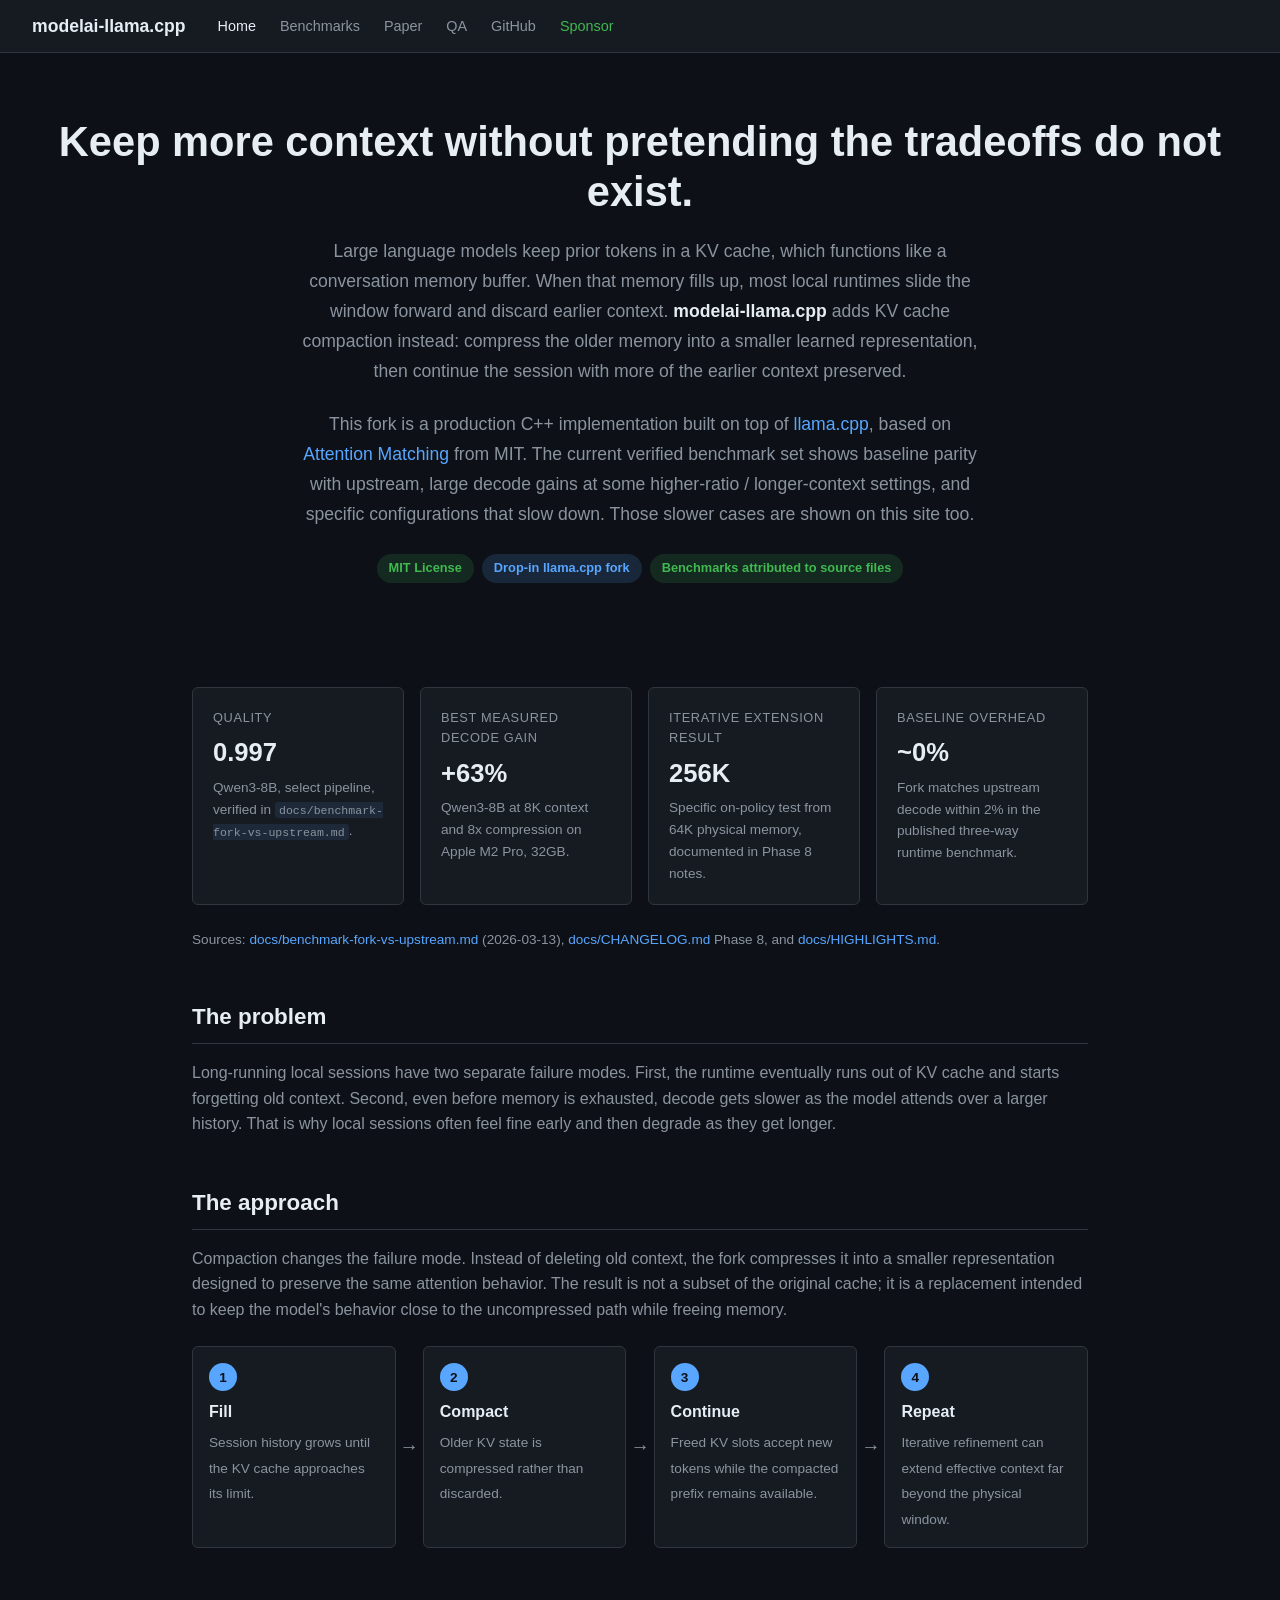
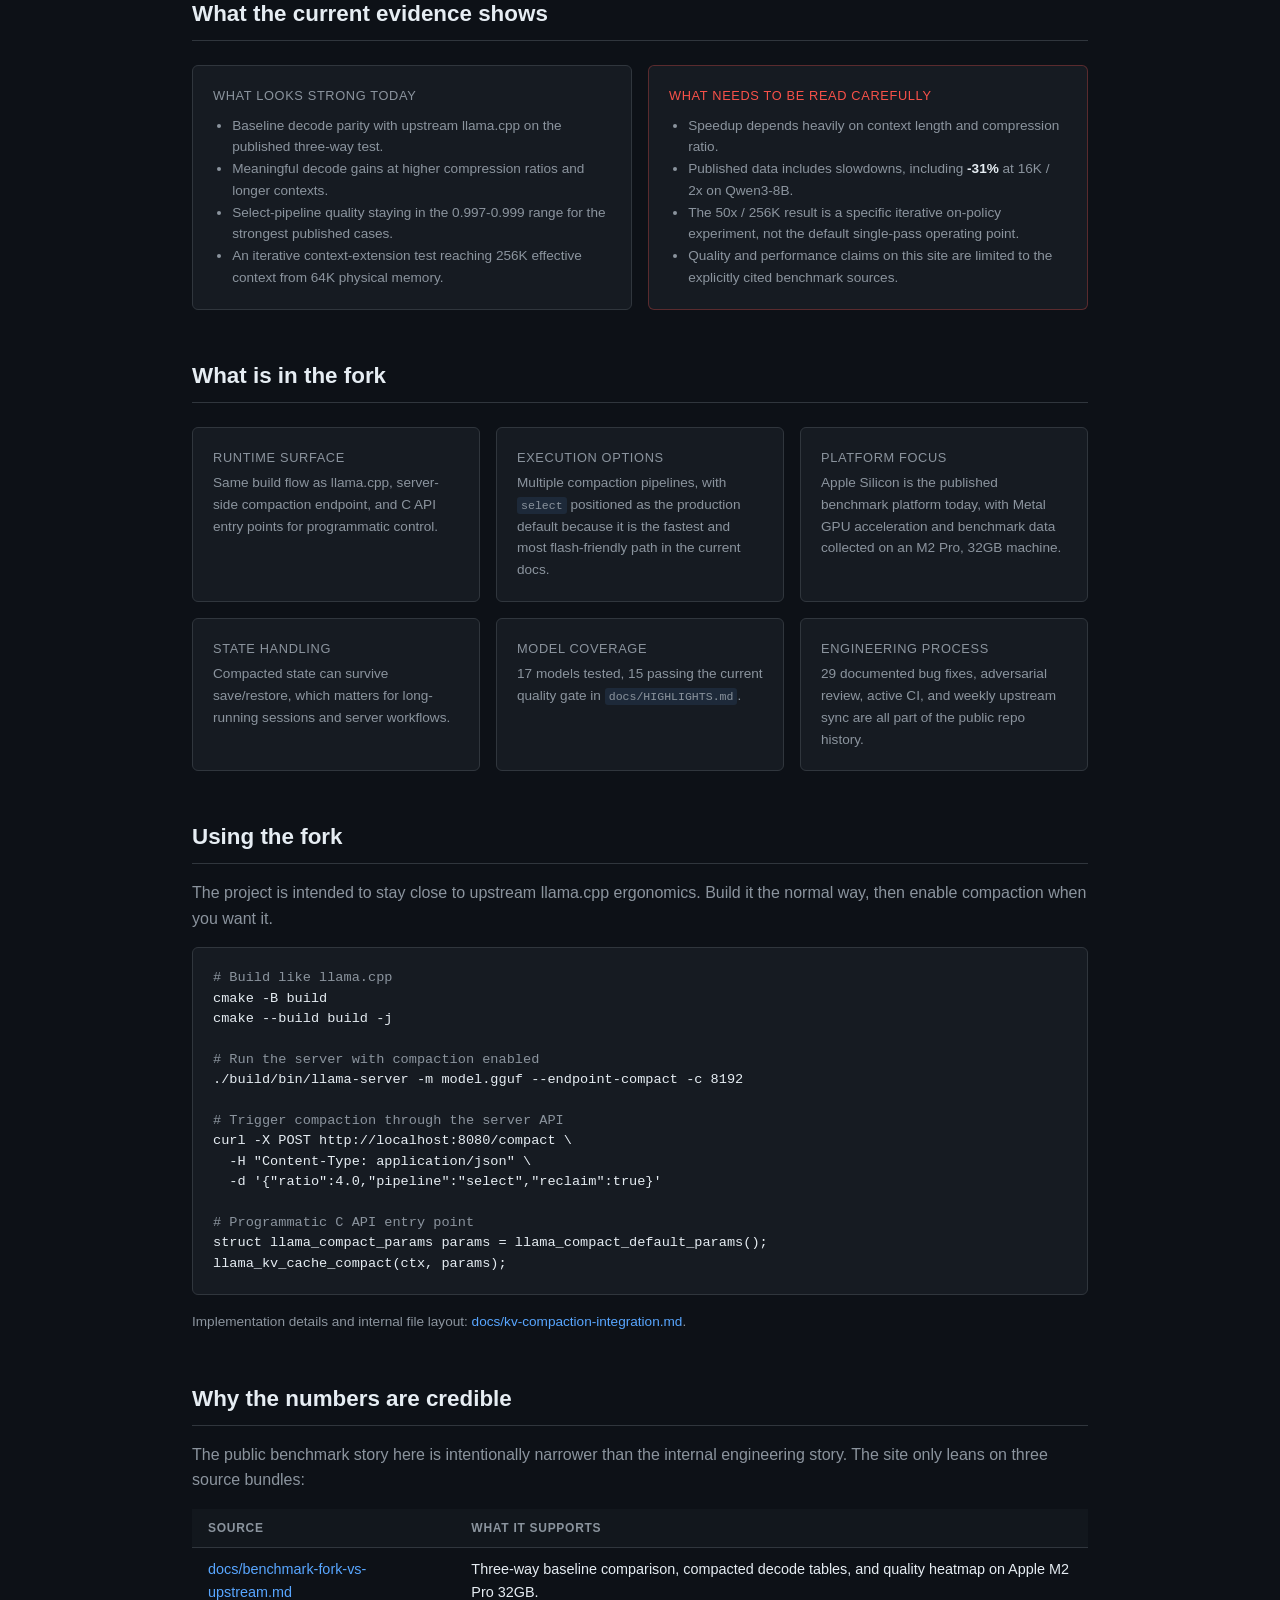
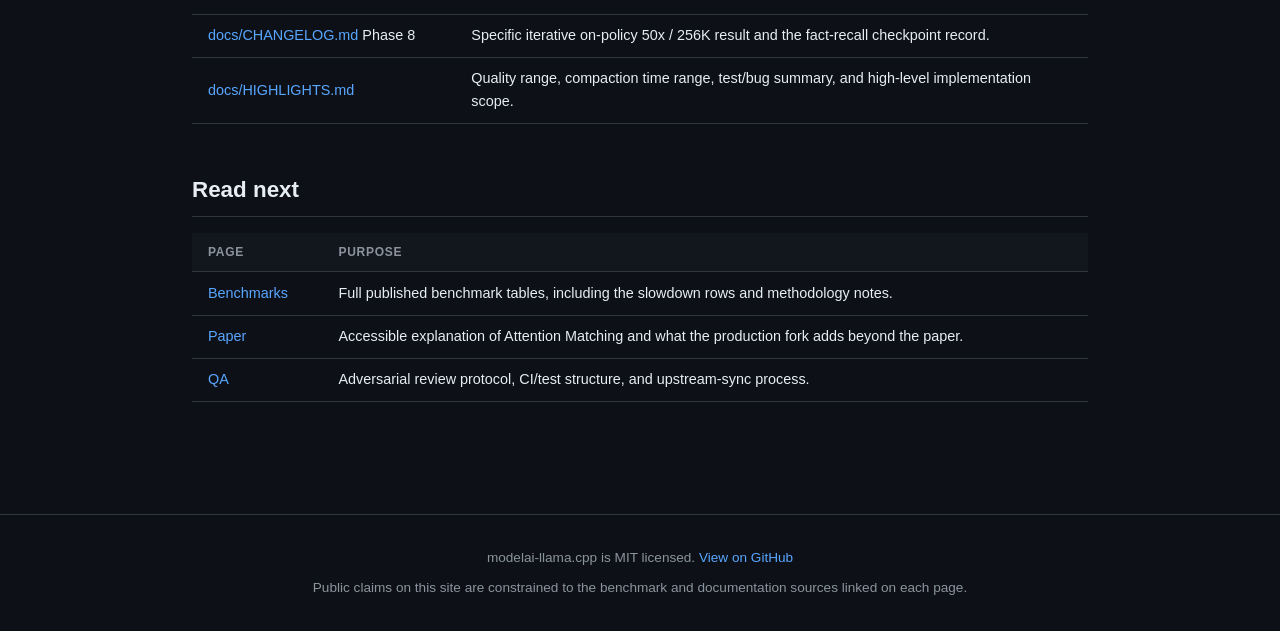
==== site/index.html @ dc175678 "site: ground website claims in verified benchmarks" ====
<!DOCTYPE html>
<html lang="en">
<head>
  <meta charset="UTF-8">
  <meta name="viewport" content="width=device-width, initial-scale=1.0">
  <title>modelai-llama.cpp — KV cache compaction for llama.cpp</title>
  <meta name="description" content="Production fork of llama.cpp with KV cache compaction. Verified baseline parity with upstream, up to +63% decode speed at 8K/8x, and a documented 256K iterative context-extension result.">
  <meta property="og:title" content="modelai-llama.cpp — KV cache compaction for llama.cpp">
  <meta property="og:description" content="Compress conversation memory instead of dropping it. Grounded benchmark data, explicit tradeoffs, and production implementation details.">
  <meta property="og:url" content="https://www.model-ai.org/">
  <meta property="og:type" content="website">
  <meta name="twitter:card" content="summary">
  <meta name="twitter:title" content="modelai-llama.cpp — KV cache compaction for llama.cpp">
  <meta name="twitter:description" content="What the fork does, what was measured, and where the current evidence is strong versus conditional.">
  <link rel="icon" href="data:image/svg+xml,<svg xmlns='http://www.w3.org/2000/svg' viewBox='0 0 100 100'><rect width='100' height='100' rx='20' fill='%230d1117'/><text x='50' y='68' font-size='55' text-anchor='middle' fill='%2358a6ff' font-family='system-ui' font-weight='700'>M</text></svg>">
  <link rel="stylesheet" href="style.css">
</head>
<body>
  <nav>
    <a href="index.html" class="logo">modelai-llama.cpp</a>
    <button class="nav-toggle" aria-label="Toggle navigation">&#9776;</button>
    <div class="links">
      <a href="index.html" class="active">Home</a>
      <a href="benchmarks.html">Benchmarks</a>
      <a href="paper.html">Paper</a>
      <a href="qa.html">QA</a>
      <a href="https://github.com/jandhyala-dev/modelai-llama.cpp" target="_blank" rel="noopener noreferrer">GitHub</a>
      <a href="https://github.com/sponsors/jandhyala-dev" target="_blank" rel="noopener noreferrer" style="color:var(--green)">Sponsor</a>
    </div>
  </nav>

  <div class="hero">
    <h1>Keep more context without pretending the tradeoffs do not exist.</h1>
    <p class="hero-sub">Large language models keep prior tokens in a KV cache, which functions like a conversation memory buffer. When that memory fills up, most local runtimes slide the window forward and discard earlier context. <strong>modelai-llama.cpp</strong> adds KV cache compaction instead: compress the older memory into a smaller learned representation, then continue the session with more of the earlier context preserved.</p>
    <p class="hero-sub">This fork is a production C++ implementation built on top of <a href="https://github.com/ggml-org/llama.cpp" target="_blank" rel="noopener noreferrer">llama.cpp</a>, based on <a href="https://arxiv.org/abs/2602.16284" target="_blank" rel="noopener noreferrer">Attention Matching</a> from MIT. The current verified benchmark set shows baseline parity with upstream, large decode gains at some higher-ratio / longer-context settings, and specific configurations that slow down. Those slower cases are shown on this site too.</p>
    <div class="hero-badges">
      <span class="badge badge-green">MIT License</span>
      <span class="badge badge-blue">Drop-in llama.cpp fork</span>
      <span class="badge badge-green">Benchmarks attributed to source files</span>
    </div>
  </div>

  <div class="container">
    <div class="cards cards-4">
      <div class="card">
        <div class="label">Quality</div>
        <div class="value">0.997</div>
        <div class="detail">Qwen3-8B, select pipeline, verified in <code>docs/benchmark-fork-vs-upstream.md</code>.</div>
      </div>
      <div class="card">
        <div class="label">Best measured decode gain</div>
        <div class="value">+63%</div>
        <div class="detail">Qwen3-8B at 8K context and 8x compression on Apple M2 Pro, 32GB.</div>
      </div>
      <div class="card">
        <div class="label">Iterative extension result</div>
        <div class="value">256K</div>
        <div class="detail">Specific on-policy test from 64K physical memory, documented in Phase 8 notes.</div>
      </div>
      <div class="card">
        <div class="label">Baseline overhead</div>
        <div class="value">~0%</div>
        <div class="detail">Fork matches upstream decode within 2% in the published three-way runtime benchmark.</div>
      </div>
    </div>

    <p style="font-size:0.85rem;">Sources: <a href="https://github.com/jandhyala-dev/modelai-llama.cpp/blob/modelai-main/docs/benchmark-fork-vs-upstream.md" target="_blank" rel="noopener noreferrer">docs/benchmark-fork-vs-upstream.md</a> (2026-03-13), <a href="https://github.com/jandhyala-dev/modelai-llama.cpp/blob/modelai-main/docs/CHANGELOG.md" target="_blank" rel="noopener noreferrer">docs/CHANGELOG.md</a> Phase 8, and <a href="https://github.com/jandhyala-dev/modelai-llama.cpp/blob/modelai-main/docs/HIGHLIGHTS.md" target="_blank" rel="noopener noreferrer">docs/HIGHLIGHTS.md</a>.</p>

    <h2>The problem</h2>
    <p>Long-running local sessions have two separate failure modes. First, the runtime eventually runs out of KV cache and starts forgetting old context. Second, even before memory is exhausted, decode gets slower as the model attends over a larger history. That is why local sessions often feel fine early and then degrade as they get longer.</p>

    <h2>The approach</h2>
    <p>Compaction changes the failure mode. Instead of deleting old context, the fork compresses it into a smaller representation designed to preserve the same attention behavior. The result is not a subset of the original cache; it is a replacement intended to keep the model's behavior close to the uncompressed path while freeing memory.</p>

    <div class="flow-diagram">
      <div class="flow-step">
        <div class="flow-num">1</div>
        <div class="flow-content">
          <strong>Fill</strong>
          <span>Session history grows until the KV cache approaches its limit.</span>
        </div>
      </div>
      <div class="flow-arrow"></div>
      <div class="flow-step">
        <div class="flow-num">2</div>
        <div class="flow-content">
          <strong>Compact</strong>
          <span>Older KV state is compressed rather than discarded.</span>
        </div>
      </div>
      <div class="flow-arrow"></div>
      <div class="flow-step">
        <div class="flow-num">3</div>
        <div class="flow-content">
          <strong>Continue</strong>
          <span>Freed KV slots accept new tokens while the compacted prefix remains available.</span>
        </div>
      </div>
      <div class="flow-arrow"></div>
      <div class="flow-step">
        <div class="flow-num">4</div>
        <div class="flow-content">
          <strong>Repeat</strong>
          <span>Iterative refinement can extend effective context far beyond the physical window.</span>
        </div>
      </div>
    </div>

    <h2>What the current evidence shows</h2>
    <div class="cards cards-2">
      <div class="card">
        <div class="label">What looks strong today</div>
        <div class="detail">
          <ul style="padding-left:1.2rem; color:var(--text-muted); margin-top:0.5rem;">
            <li>Baseline decode parity with upstream llama.cpp on the published three-way test.</li>
            <li>Meaningful decode gains at higher compression ratios and longer contexts.</li>
            <li>Select-pipeline quality staying in the 0.997-0.999 range for the strongest published cases.</li>
            <li>An iterative context-extension test reaching 256K effective context from 64K physical memory.</li>
          </ul>
        </div>
      </div>
      <div class="card card-problem">
        <div class="label">What needs to be read carefully</div>
        <div class="detail">
          <ul style="padding-left:1.2rem; color:var(--text-muted); margin-top:0.5rem;">
            <li>Speedup depends heavily on context length and compression ratio.</li>
            <li>Published data includes slowdowns, including <strong style="color:var(--text)">-31%</strong> at 16K / 2x on Qwen3-8B.</li>
            <li>The 50x / 256K result is a specific iterative on-policy experiment, not the default single-pass operating point.</li>
            <li>Quality and performance claims on this site are limited to the explicitly cited benchmark sources.</li>
          </ul>
        </div>
      </div>
    </div>

    <h2>What is in the fork</h2>
    <div class="cards cards-3">
      <div class="card">
        <div class="label">Runtime surface</div>
        <div class="detail">Same build flow as llama.cpp, server-side compaction endpoint, and C API entry points for programmatic control.</div>
      </div>
      <div class="card">
        <div class="label">Execution options</div>
        <div class="detail">Multiple compaction pipelines, with <code>select</code> positioned as the production default because it is the fastest and most flash-friendly path in the current docs.</div>
      </div>
      <div class="card">
        <div class="label">Platform focus</div>
        <div class="detail">Apple Silicon is the published benchmark platform today, with Metal GPU acceleration and benchmark data collected on an M2 Pro, 32GB machine.</div>
      </div>
      <div class="card">
        <div class="label">State handling</div>
        <div class="detail">Compacted state can survive save/restore, which matters for long-running sessions and server workflows.</div>
      </div>
      <div class="card">
        <div class="label">Model coverage</div>
        <div class="detail">17 models tested, 15 passing the current quality gate in <code>docs/HIGHLIGHTS.md</code>.</div>
      </div>
      <div class="card">
        <div class="label">Engineering process</div>
        <div class="detail">29 documented bug fixes, adversarial review, active CI, and weekly upstream sync are all part of the public repo history.</div>
      </div>
    </div>

    <h2>Using the fork</h2>
    <p>The project is intended to stay close to upstream llama.cpp ergonomics. Build it the normal way, then enable compaction when you want it.</p>
    <div class="code-block"><span class="code-comment"># Build like llama.cpp</span>
cmake -B build
cmake --build build -j

<span class="code-comment"># Run the server with compaction enabled</span>
./build/bin/llama-server -m model.gguf --endpoint-compact -c 8192

<span class="code-comment"># Trigger compaction through the server API</span>
curl -X POST http://localhost:8080/compact \
  -H "Content-Type: application/json" \
  -d '{"ratio":4.0,"pipeline":"select","reclaim":true}'

<span class="code-comment"># Programmatic C API entry point</span>
struct llama_compact_params params = llama_compact_default_params();
llama_kv_cache_compact(ctx, params);</div>
    <p style="font-size:0.85rem;">Implementation details and internal file layout: <a href="https://github.com/jandhyala-dev/modelai-llama.cpp/blob/modelai-main/docs/kv-compaction-integration.md" target="_blank" rel="noopener noreferrer">docs/kv-compaction-integration.md</a>.</p>

    <h2>Why the numbers are credible</h2>
    <p>The public benchmark story here is intentionally narrower than the internal engineering story. The site only leans on three source bundles:</p>
    <div class="table-wrap">
      <table>
        <thead>
          <tr>
            <th style="text-align:left">Source</th>
            <th style="text-align:left">What it supports</th>
          </tr>
        </thead>
        <tbody>
          <tr>
            <td style="text-align:left"><a href="https://github.com/jandhyala-dev/modelai-llama.cpp/blob/modelai-main/docs/benchmark-fork-vs-upstream.md" target="_blank" rel="noopener noreferrer">docs/benchmark-fork-vs-upstream.md</a></td>
            <td style="text-align:left">Three-way baseline comparison, compacted decode tables, and quality heatmap on Apple M2 Pro 32GB.</td>
          </tr>
          <tr>
            <td style="text-align:left"><a href="https://github.com/jandhyala-dev/modelai-llama.cpp/blob/modelai-main/docs/CHANGELOG.md" target="_blank" rel="noopener noreferrer">docs/CHANGELOG.md</a> Phase 8</td>
            <td style="text-align:left">Specific iterative on-policy 50x / 256K result and the fact-recall checkpoint record.</td>
          </tr>
          <tr>
            <td style="text-align:left"><a href="https://github.com/jandhyala-dev/modelai-llama.cpp/blob/modelai-main/docs/HIGHLIGHTS.md" target="_blank" rel="noopener noreferrer">docs/HIGHLIGHTS.md</a></td>
            <td style="text-align:left">Quality range, compaction time range, test/bug summary, and high-level implementation scope.</td>
          </tr>
        </tbody>
      </table>
    </div>

    <h2>Read next</h2>
    <div class="table-wrap">
      <table>
        <thead>
          <tr>
            <th style="text-align:left">Page</th>
            <th style="text-align:left">Purpose</th>
          </tr>
        </thead>
        <tbody>
          <tr>
            <td style="text-align:left"><a href="benchmarks.html">Benchmarks</a></td>
            <td style="text-align:left">Full published benchmark tables, including the slowdown rows and methodology notes.</td>
          </tr>
          <tr>
            <td style="text-align:left"><a href="paper.html">Paper</a></td>
            <td style="text-align:left">Accessible explanation of Attention Matching and what the production fork adds beyond the paper.</td>
          </tr>
          <tr>
            <td style="text-align:left"><a href="qa.html">QA</a></td>
            <td style="text-align:left">Adversarial review protocol, CI/test structure, and upstream-sync process.</td>
          </tr>
        </tbody>
      </table>
    </div>
  </div>

  <footer>
    <p>modelai-llama.cpp is MIT licensed. <a href="https://github.com/jandhyala-dev/modelai-llama.cpp" target="_blank" rel="noopener noreferrer">View on GitHub</a></p>
    <p>Public claims on this site are constrained to the benchmark and documentation sources linked on each page.</p>
  </footer>

  <script>
    document.querySelector('.nav-toggle').addEventListener('click', function() {
      document.querySelector('nav .links').classList.toggle('open');
    });
  </script>
</body>
</html>
---- site/style.css ----
:root {
  --bg: #0d1117;
  --surface: #161b22;
  --border: #30363d;
  --text: #e6edf3;
  --text-muted: #8b949e;
  --accent: #58a6ff;
  --accent-hover: #79c0ff;
  --green: #3fb950;
  --red: #f85149;
  --yellow: #d29922;
}

* { margin: 0; padding: 0; box-sizing: border-box; }

body {
  font-family: -apple-system, BlinkMacSystemFont, "Segoe UI", Helvetica, Arial, sans-serif;
  background: var(--bg);
  color: var(--text);
  line-height: 1.6;
}

a { color: var(--accent); text-decoration: none; }
a:hover { color: var(--accent-hover); text-decoration: underline; }

/* ====== NAV ====== */
nav {
  background: var(--surface);
  border-bottom: 1px solid var(--border);
  padding: 0.75rem 2rem;
  display: flex;
  align-items: center;
  gap: 2rem;
  position: sticky;
  top: 0;
  z-index: 100;
}
nav .logo { font-weight: 700; font-size: 1.1rem; color: var(--text); text-decoration: none; }
nav .logo:hover { color: var(--accent); text-decoration: none; }
nav .links { display: flex; gap: 1.5rem; }
nav .links a { color: var(--text-muted); font-size: 0.9rem; }
nav .links a:hover, nav .links a.active { color: var(--text); text-decoration: none; }

.nav-toggle {
  display: none;
  background: none;
  border: 1px solid var(--border);
  color: var(--text);
  font-size: 1.2rem;
  padding: 0.25rem 0.5rem;
  border-radius: 4px;
  cursor: pointer;
  margin-left: auto;
}
.nav-toggle:hover { background: var(--border); }

/* ====== LAYOUT ====== */
.container { max-width: 960px; margin: 0 auto; padding: 2rem; }

h1 { font-size: 2rem; margin-bottom: 0.5rem; }
h2 { font-size: 1.4rem; margin: 3rem 0 1rem; border-bottom: 1px solid var(--border); padding-bottom: 0.5rem; }
h3 { font-size: 1.1rem; margin: 1.5rem 0 0.5rem; }
p { margin-bottom: 1rem; color: var(--text-muted); }
strong { color: var(--text); }

/* ====== HERO ====== */
.hero { text-align: center; padding: 4rem 2rem 3rem; }
.hero h1 { font-size: 2.6rem; margin-bottom: 1.25rem; line-height: 1.2; }
.hero-sub { font-size: 1.1rem; max-width: 680px; margin: 0 auto 1.5rem; line-height: 1.7; }
.hero-badges { display: flex; gap: 0.5rem; justify-content: center; flex-wrap: wrap; }

.badge {
  display: inline-block;
  padding: 0.25rem 0.75rem;
  border-radius: 1rem;
  font-size: 0.8rem;
  font-weight: 600;
}
.badge-green { background: rgba(63, 185, 80, 0.15); color: var(--green); }
.badge-blue { background: rgba(88, 166, 255, 0.15); color: var(--accent); }

/* ====== CARDS ====== */
.cards { display: grid; grid-template-columns: repeat(auto-fit, minmax(200px, 1fr)); gap: 1rem; margin: 1.5rem 0; }
.cards-2 { grid-template-columns: repeat(2, 1fr); }
.cards-3 { grid-template-columns: repeat(3, 1fr); }
.cards-4 { grid-template-columns: repeat(4, 1fr); }

.card {
  background: var(--surface);
  border: 1px solid var(--border);
  border-radius: 6px;
  padding: 1.25rem;
}
.card .label { font-size: 0.8rem; color: var(--text-muted); text-transform: uppercase; letter-spacing: 0.05em; }
.card .value { font-size: 1.6rem; font-weight: 700; margin-top: 0.25rem; }
.card .detail { font-size: 0.85rem; color: var(--text-muted); margin-top: 0.25rem; }

.card-problem { border-color: rgba(248, 81, 73, 0.3); }
.card-problem .label { color: var(--red); }

/* ====== TABLES ====== */
.table-wrap { overflow-x: auto; -webkit-overflow-scrolling: touch; margin: 1rem 0; }
.table-wrap table { margin: 0; }

table { width: 100%; border-collapse: collapse; margin: 1rem 0; font-size: 0.9rem; }
th, td { padding: 0.6rem 1rem; border-bottom: 1px solid var(--border); }
th { color: var(--text-muted); font-weight: 600; font-size: 0.75rem; text-transform: uppercase; letter-spacing: 0.06em; background: rgba(22,27,34,0.6); }
tbody tr:hover { background: rgba(88,166,255,0.04); }

/* ====== CODE ====== */
.code-block {
  background: var(--surface);
  border: 1px solid var(--border);
  border-radius: 6px;
  padding: 1.25rem;
  font-family: "SF Mono", "Fira Code", "Cascadia Code", monospace;
  font-size: 0.85rem;
  overflow-x: auto;
  margin: 1rem 0;
  white-space: pre;
  line-height: 1.5;
}
.code-comment { color: var(--text-muted); }
code { font-family: "SF Mono", "Fira Code", "Cascadia Code", monospace; font-size: 0.85em; background: rgba(88,166,255,0.1); padding: 0.15em 0.35em; border-radius: 3px; }

/* ====== FLOW DIAGRAM ====== */
.flow-diagram {
  display: flex;
  align-items: stretch;
  gap: 0;
  margin: 1.5rem 0;
  overflow-x: auto;
}
.flow-step {
  flex: 1;
  background: var(--surface);
  border: 1px solid var(--border);
  border-radius: 6px;
  padding: 1rem;
  min-width: 160px;
}
.flow-num {
  display: inline-flex;
  align-items: center;
  justify-content: center;
  width: 1.75rem;
  height: 1.75rem;
  border-radius: 50%;
  background: var(--accent);
  color: var(--bg);
  font-weight: 700;
  font-size: 0.85rem;
  margin-bottom: 0.5rem;
}
.flow-content strong { display: block; color: var(--text); margin-bottom: 0.25rem; }
.flow-content span { font-size: 0.85rem; color: var(--text-muted); }
.flow-arrow {
  display: flex;
  align-items: center;
  padding: 0 0.25rem;
  color: var(--text-muted);
  font-size: 1.2rem;
  flex-shrink: 0;
}
.flow-arrow::after { content: "\2192"; }

/* ====== ALGORITHM STAGES ====== */
.stage-list { margin: 1.5rem 0; }
.stage {
  background: var(--surface);
  border: 1px solid var(--border);
  border-radius: 6px;
  padding: 1rem 1.25rem;
  margin-bottom: 0.75rem;
}
.stage-header { display: flex; align-items: center; gap: 0.75rem; margin-bottom: 0.5rem; }
.stage-num {
  display: inline-flex;
  align-items: center;
  justify-content: center;
  width: 1.5rem;
  height: 1.5rem;
  border-radius: 50%;
  background: var(--accent);
  color: var(--bg);
  font-weight: 700;
  font-size: 0.75rem;
  flex-shrink: 0;
}
.stage-title { font-weight: 600; color: var(--text); }
.stage p { margin-bottom: 0; font-size: 0.9rem; }

/* ====== BUG HIGHLIGHTS ====== */
.bug-highlights { margin: 1.5rem 0; }
.bug-item {
  display: flex;
  gap: 0.75rem;
  padding: 0.75rem 0;
  border-bottom: 1px solid var(--border);
}
.bug-item:last-child { border-bottom: none; }
.bug-severity {
  flex-shrink: 0;
  font-size: 0.7rem;
  font-weight: 700;
  text-transform: uppercase;
  letter-spacing: 0.05em;
  padding: 0.2rem 0.5rem;
  border-radius: 3px;
  height: fit-content;
  margin-top: 0.15rem;
}
.bug-critical { background: rgba(248, 81, 73, 0.15); color: var(--red); }
.bug-major { background: rgba(210, 153, 34, 0.15); color: var(--yellow); }
.bug-item strong { display: block; color: var(--text); font-size: 0.9rem; }
.bug-desc { color: var(--text-muted); font-size: 0.85rem; }

/* ====== HEADLINE RESULT ====== */
.headline-result {
  display: flex;
  align-items: center;
  gap: 2rem;
  background: var(--surface);
  border: 2px solid var(--accent);
  border-radius: 8px;
  padding: 2rem;
  margin-bottom: 2rem;
}
.headline-stat { text-align: center; flex-shrink: 0; }
.headline-value {
  font-size: 3.5rem;
  font-weight: 800;
  color: var(--accent);
  line-height: 1;
}
.headline-label {
  font-size: 0.85rem;
  text-transform: uppercase;
  letter-spacing: 0.1em;
  color: var(--text-muted);
  margin-top: 0.25rem;
}
.headline-detail p {
  margin: 0;
  font-size: 1.05rem;
  line-height: 1.7;
  color: var(--text-muted);
}
.headline-detail strong { color: var(--text); }

/* ====== CHART ====== */
.chart-container {
  background: var(--surface);
  border: 1px solid var(--border);
  border-radius: 6px;
  padding: 1rem;
  margin: 1rem 0;
}

/* ====== FOOTER ====== */
footer {
  border-top: 1px solid var(--border);
  padding: 2rem;
  text-align: center;
  color: var(--text-muted);
  font-size: 0.85rem;
  margin-top: 4rem;
}
footer p { margin-bottom: 0.5rem; }
footer p:last-child { margin-bottom: 0; }

/* ====== RESPONSIVE ====== */
@media (max-width: 768px) {
  nav { flex-wrap: wrap; padding: 0.75rem 1rem; }
  .nav-toggle { display: block; }
  nav .links {
    display: none;
    flex-direction: column;
    width: 100%;
    gap: 0.5rem;
    padding-top: 0.75rem;
  }
  nav .links.open { display: flex; }
  nav .links a { padding: 0.4rem 0; }

  .hero { padding: 2rem 1rem; }
  .hero h1 { font-size: 1.8rem; }
  .hero-sub { font-size: 1rem; }

  .container { padding: 1rem; }
  h1 { font-size: 1.6rem; }
  h2 { font-size: 1.2rem; margin-top: 2rem; }

  .headline-result { flex-direction: column; text-align: center; padding: 1.5rem; }
  .headline-value { font-size: 2.5rem; }
  .cards, .cards-2, .cards-3, .cards-4 { grid-template-columns: 1fr 1fr !important; }
  .flow-diagram { flex-direction: column; }
  .flow-arrow { padding: 0.25rem 0; justify-content: center; }
  .flow-arrow::after { content: "\2193"; }

  table { font-size: 0.8rem; }
  th, td { padding: 0.4rem 0.5rem; }

  .bug-item { flex-direction: column; gap: 0.5rem; }
}

@media (max-width: 480px) {
  .cards, .cards-2, .cards-3, .cards-4 { grid-template-columns: 1fr !important; }
  .hero h1 { font-size: 1.5rem; }
}
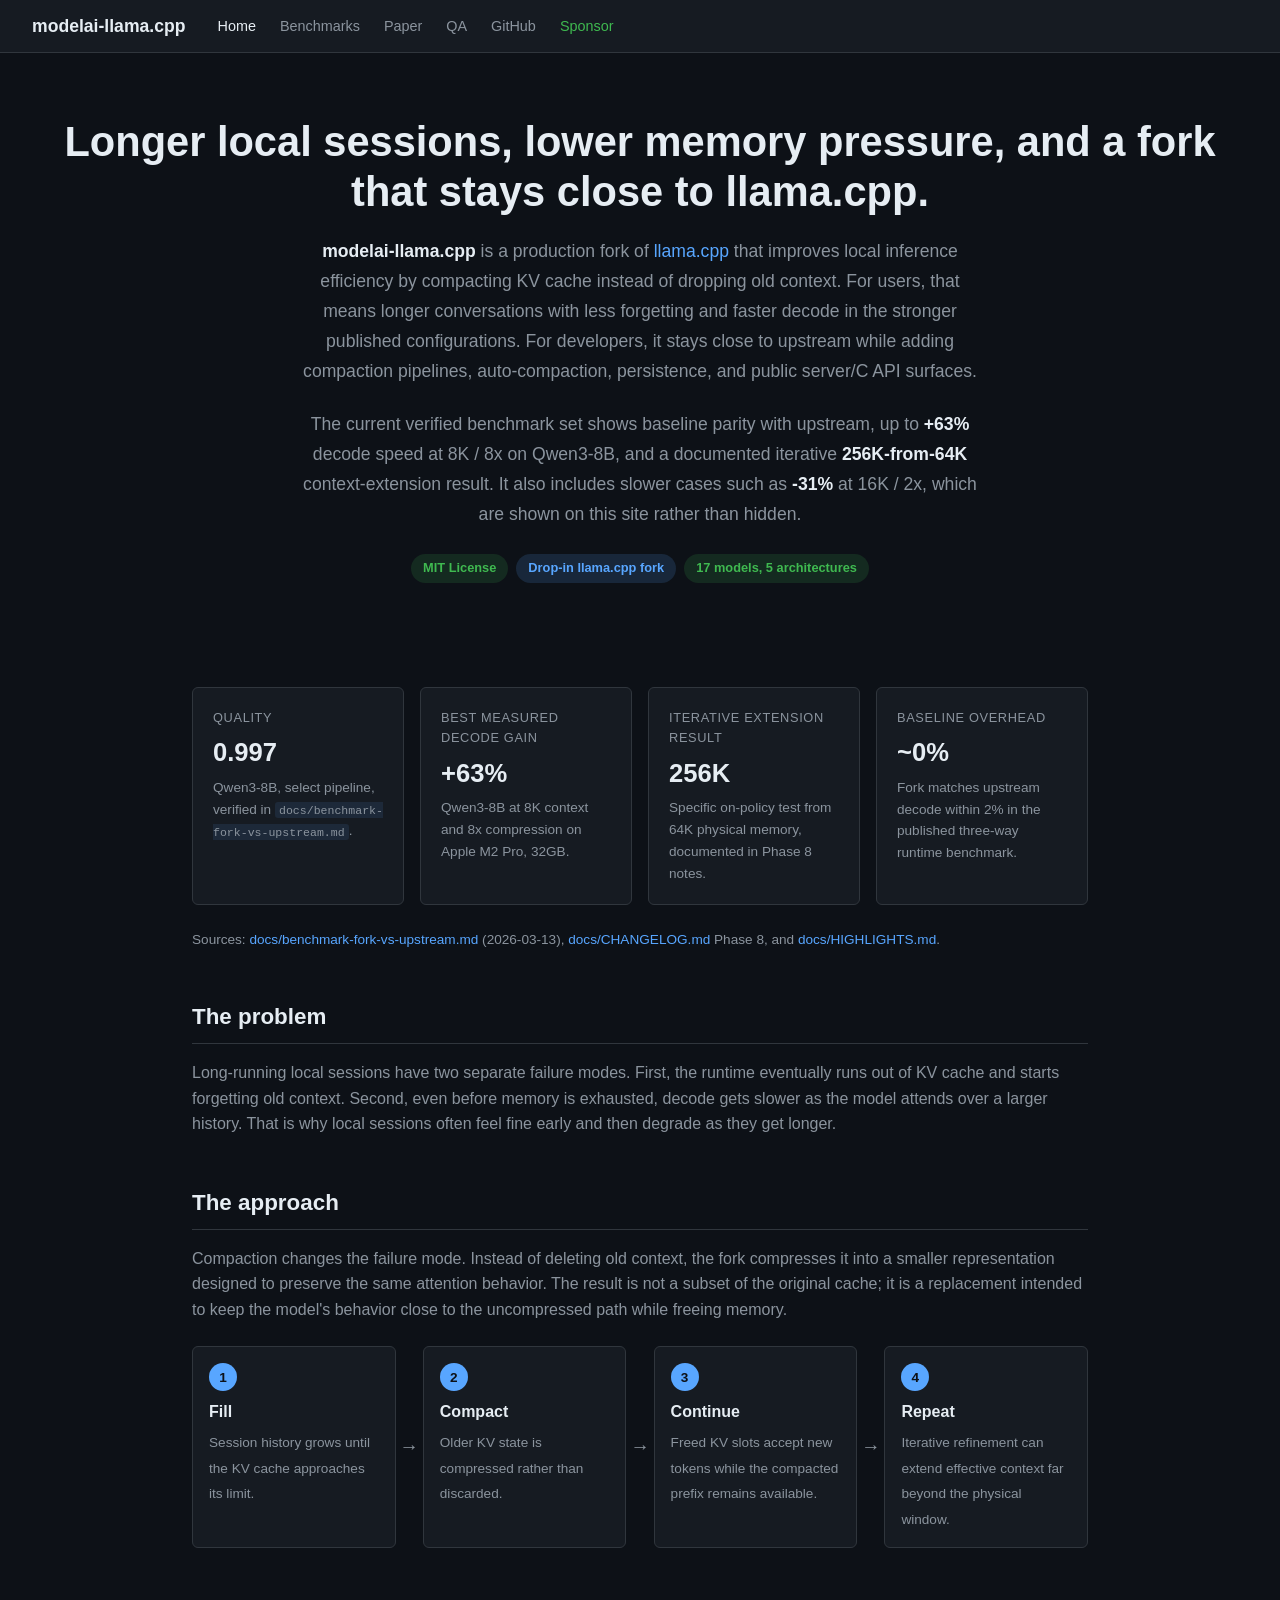
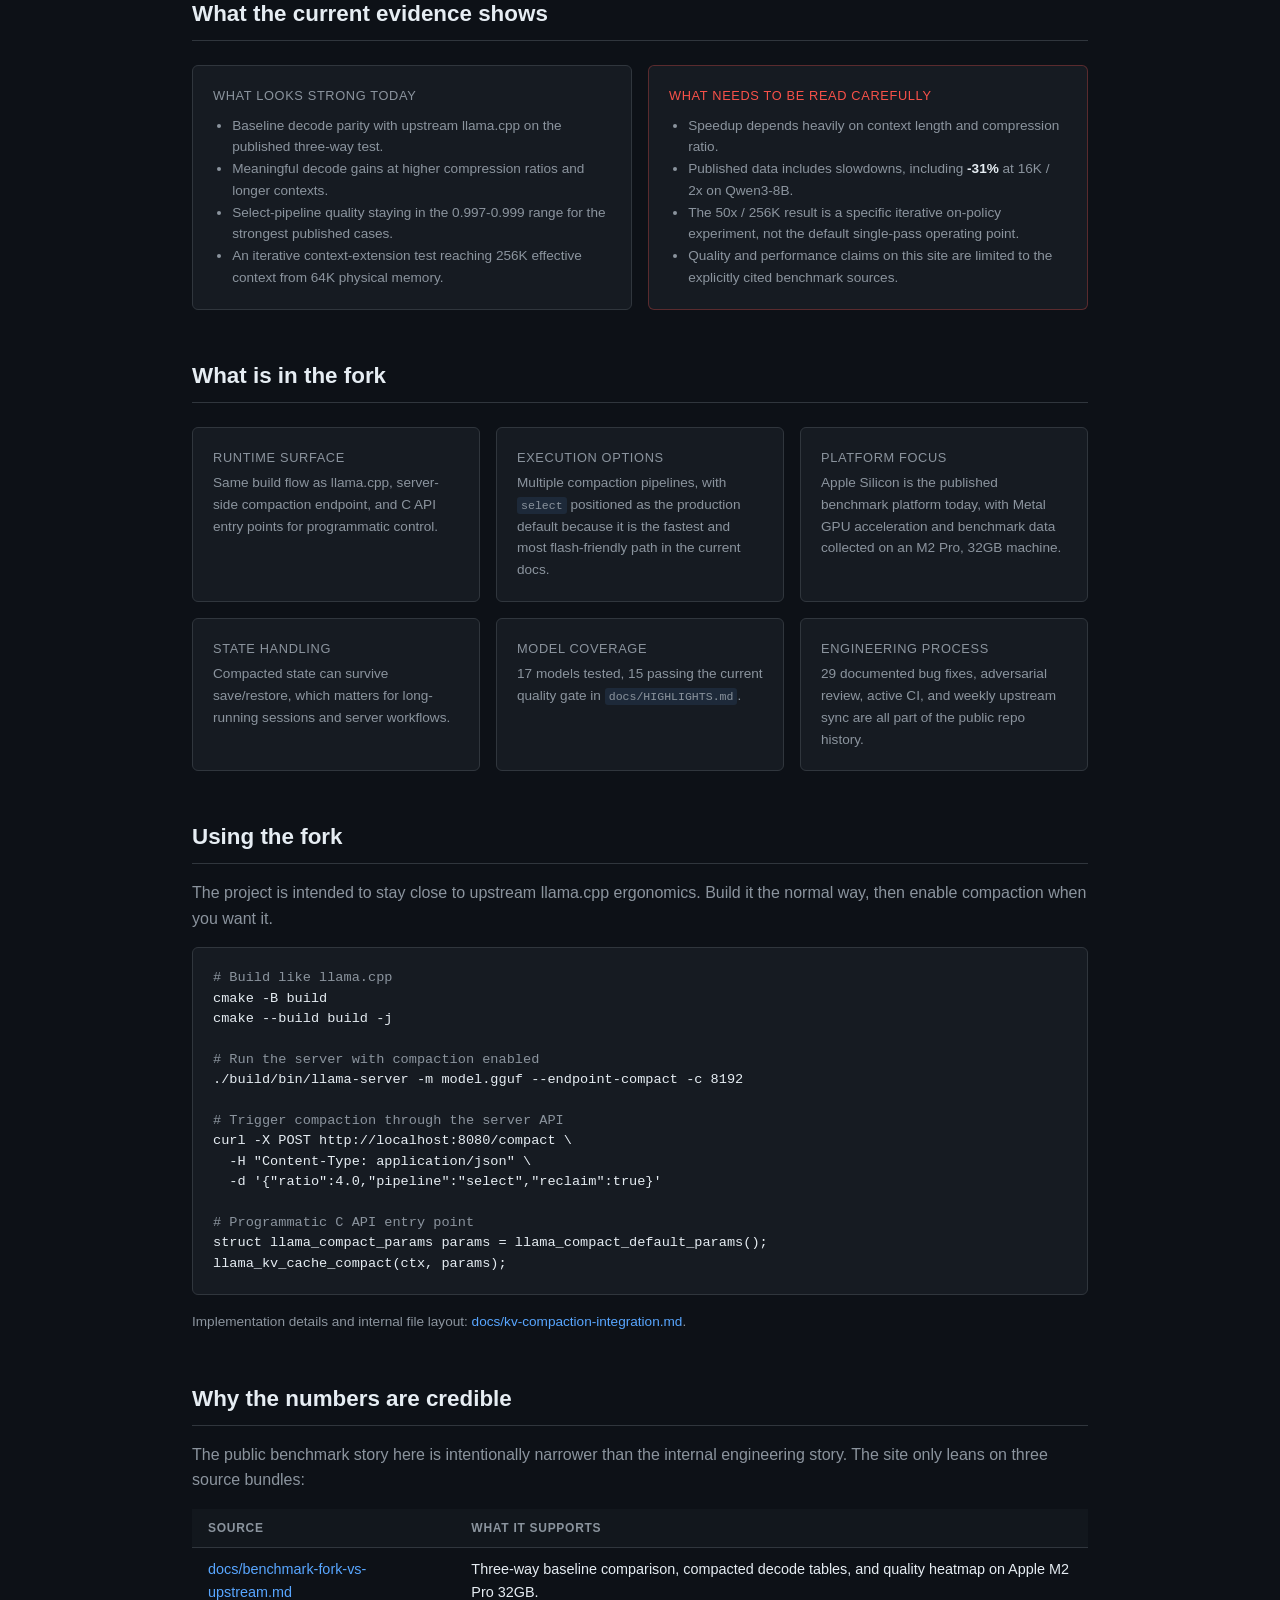
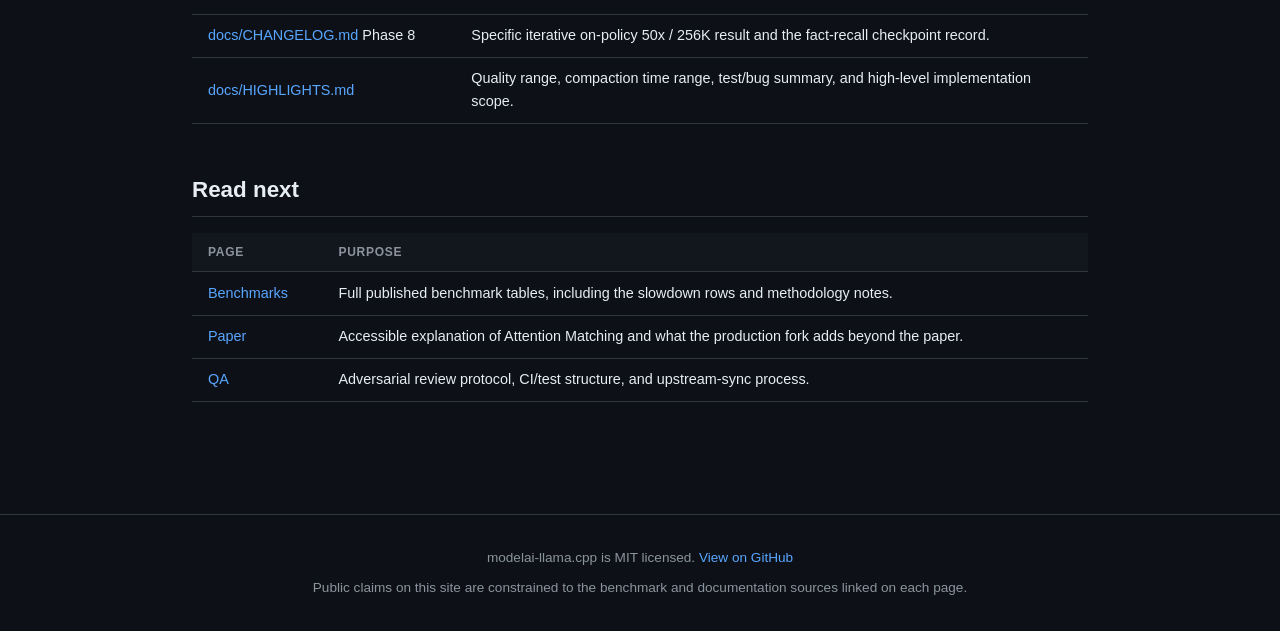
==== commit b51b062b: "site: tighten landing page summary" ====
--- a/site/index.html
+++ b/site/index.html
@@ -30,13 +30,13 @@
   </nav>
 
   <div class="hero">
-    <h1>Keep more context without pretending the tradeoffs do not exist.</h1>
-    <p class="hero-sub">Large language models keep prior tokens in a KV cache, which functions like a conversation memory buffer. When that memory fills up, most local runtimes slide the window forward and discard earlier context. <strong>modelai-llama.cpp</strong> adds KV cache compaction instead: compress the older memory into a smaller learned representation, then continue the session with more of the earlier context preserved.</p>
-    <p class="hero-sub">This fork is a production C++ implementation built on top of <a href="https://github.com/ggml-org/llama.cpp" target="_blank" rel="noopener noreferrer">llama.cpp</a>, based on <a href="https://arxiv.org/abs/2602.16284" target="_blank" rel="noopener noreferrer">Attention Matching</a> from MIT. The current verified benchmark set shows baseline parity with upstream, large decode gains at some higher-ratio / longer-context settings, and specific configurations that slow down. Those slower cases are shown on this site too.</p>
+    <h1>Longer local sessions, lower memory pressure, and a fork that stays close to llama.cpp.</h1>
+    <p class="hero-sub"><strong>modelai-llama.cpp</strong> is a production fork of <a href="https://github.com/ggml-org/llama.cpp" target="_blank" rel="noopener noreferrer">llama.cpp</a> that improves local inference efficiency by compacting KV cache instead of dropping old context. For users, that means longer conversations with less forgetting and faster decode in the stronger published configurations. For developers, it stays close to upstream while adding compaction pipelines, auto-compaction, persistence, and public server/C API surfaces.</p>
+    <p class="hero-sub">The current verified benchmark set shows baseline parity with upstream, up to <strong>+63%</strong> decode speed at 8K / 8x on Qwen3-8B, and a documented iterative <strong>256K-from-64K</strong> context-extension result. It also includes slower cases such as <strong>-31%</strong> at 16K / 2x, which are shown on this site rather than hidden.</p>
     <div class="hero-badges">
       <span class="badge badge-green">MIT License</span>
       <span class="badge badge-blue">Drop-in llama.cpp fork</span>
-      <span class="badge badge-green">Benchmarks attributed to source files</span>
+      <span class="badge badge-green">17 models, 5 architectures</span>
     </div>
   </div>
 
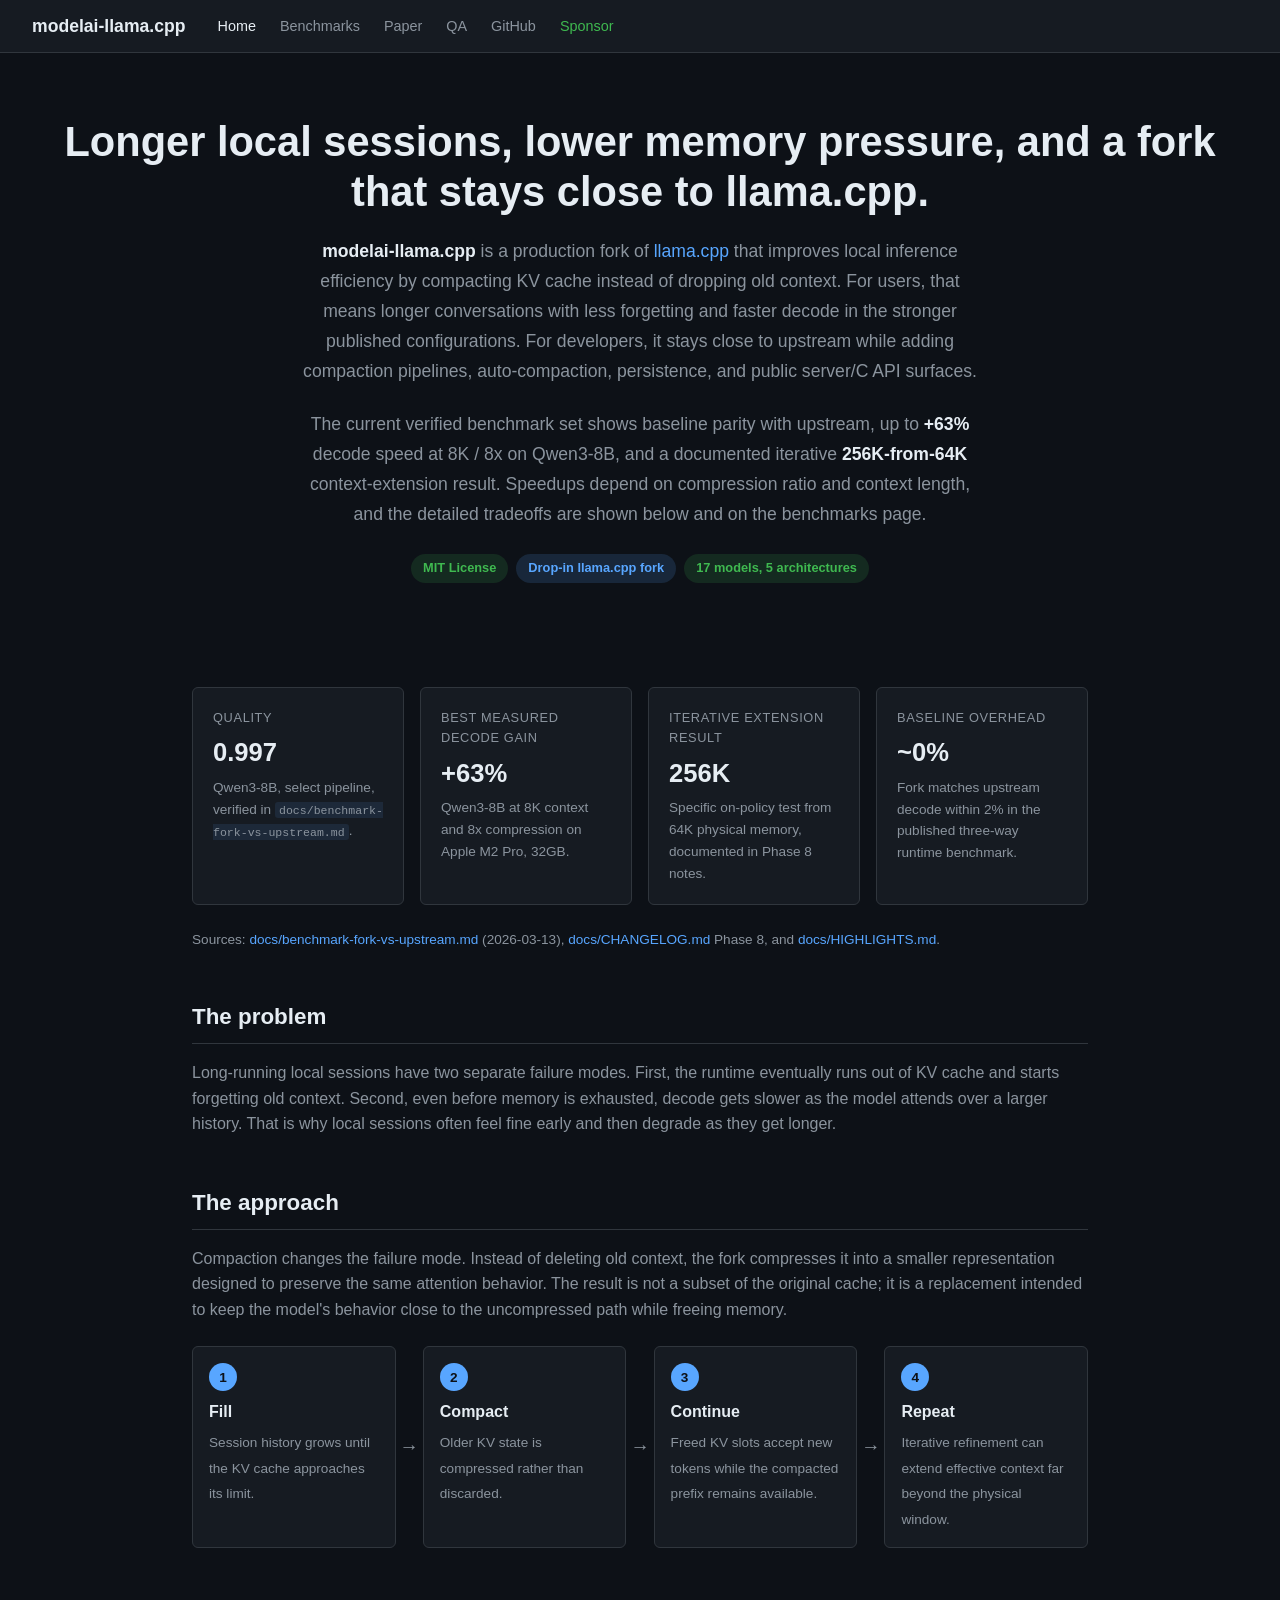
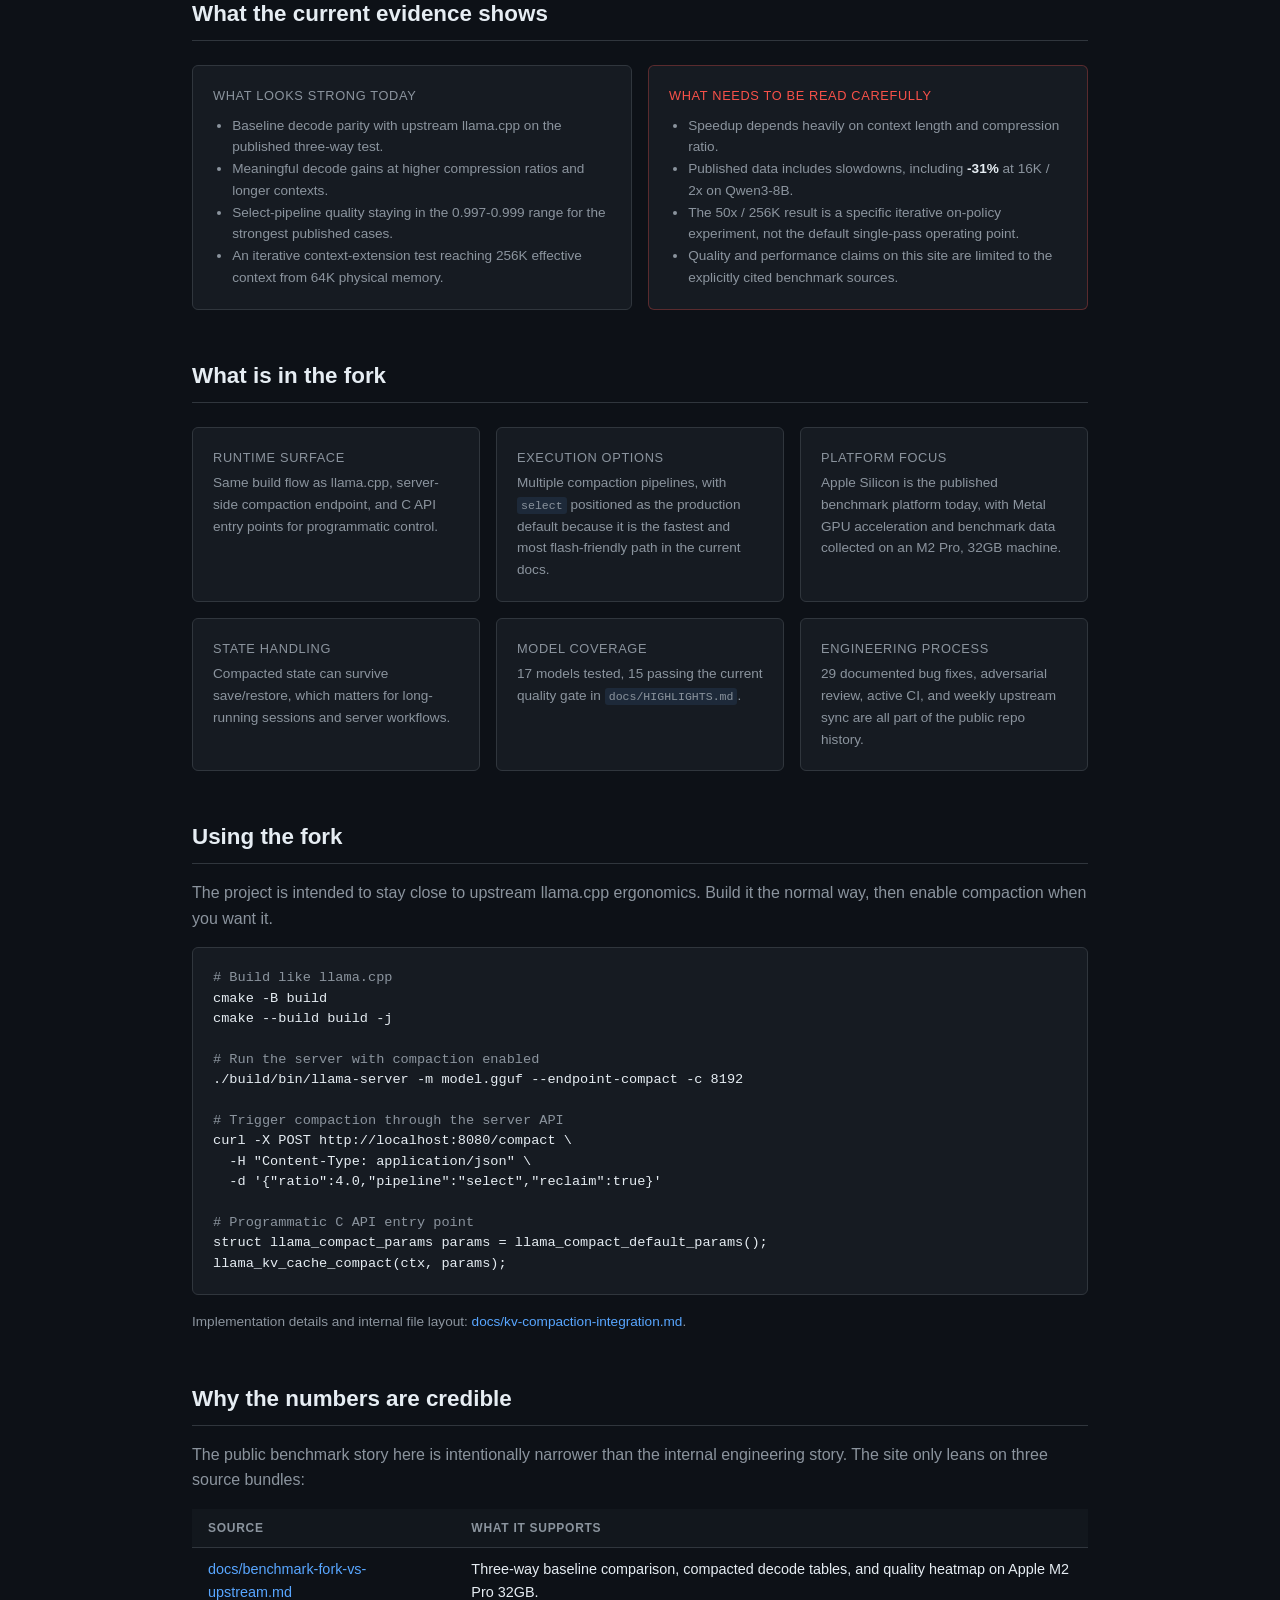
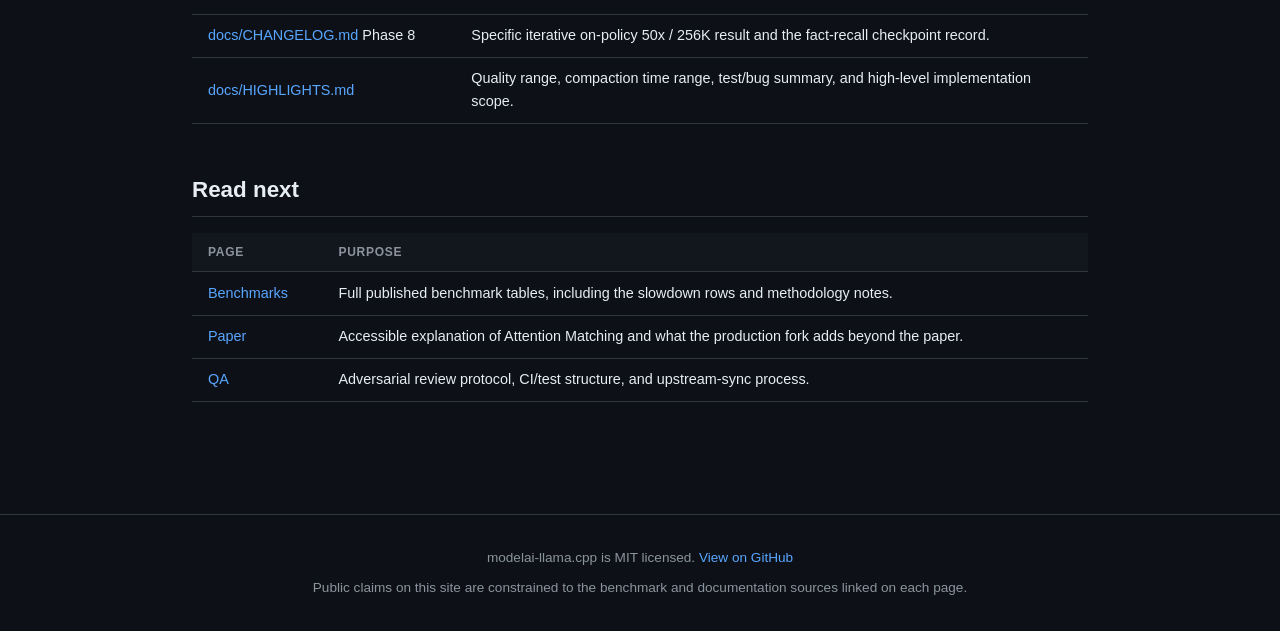
==== commit 428689d3: "site: move slowdown detail below the fold" ====
--- a/site/index.html
+++ b/site/index.html
@@ -32,7 +32,7 @@
   <div class="hero">
     <h1>Longer local sessions, lower memory pressure, and a fork that stays close to llama.cpp.</h1>
     <p class="hero-sub"><strong>modelai-llama.cpp</strong> is a production fork of <a href="https://github.com/ggml-org/llama.cpp" target="_blank" rel="noopener noreferrer">llama.cpp</a> that improves local inference efficiency by compacting KV cache instead of dropping old context. For users, that means longer conversations with less forgetting and faster decode in the stronger published configurations. For developers, it stays close to upstream while adding compaction pipelines, auto-compaction, persistence, and public server/C API surfaces.</p>
-    <p class="hero-sub">The current verified benchmark set shows baseline parity with upstream, up to <strong>+63%</strong> decode speed at 8K / 8x on Qwen3-8B, and a documented iterative <strong>256K-from-64K</strong> context-extension result. It also includes slower cases such as <strong>-31%</strong> at 16K / 2x, which are shown on this site rather than hidden.</p>
+    <p class="hero-sub">The current verified benchmark set shows baseline parity with upstream, up to <strong>+63%</strong> decode speed at 8K / 8x on Qwen3-8B, and a documented iterative <strong>256K-from-64K</strong> context-extension result. Speedups depend on compression ratio and context length, and the detailed tradeoffs are shown below and on the benchmarks page.</p>
     <div class="hero-badges">
       <span class="badge badge-green">MIT License</span>
       <span class="badge badge-blue">Drop-in llama.cpp fork</span>
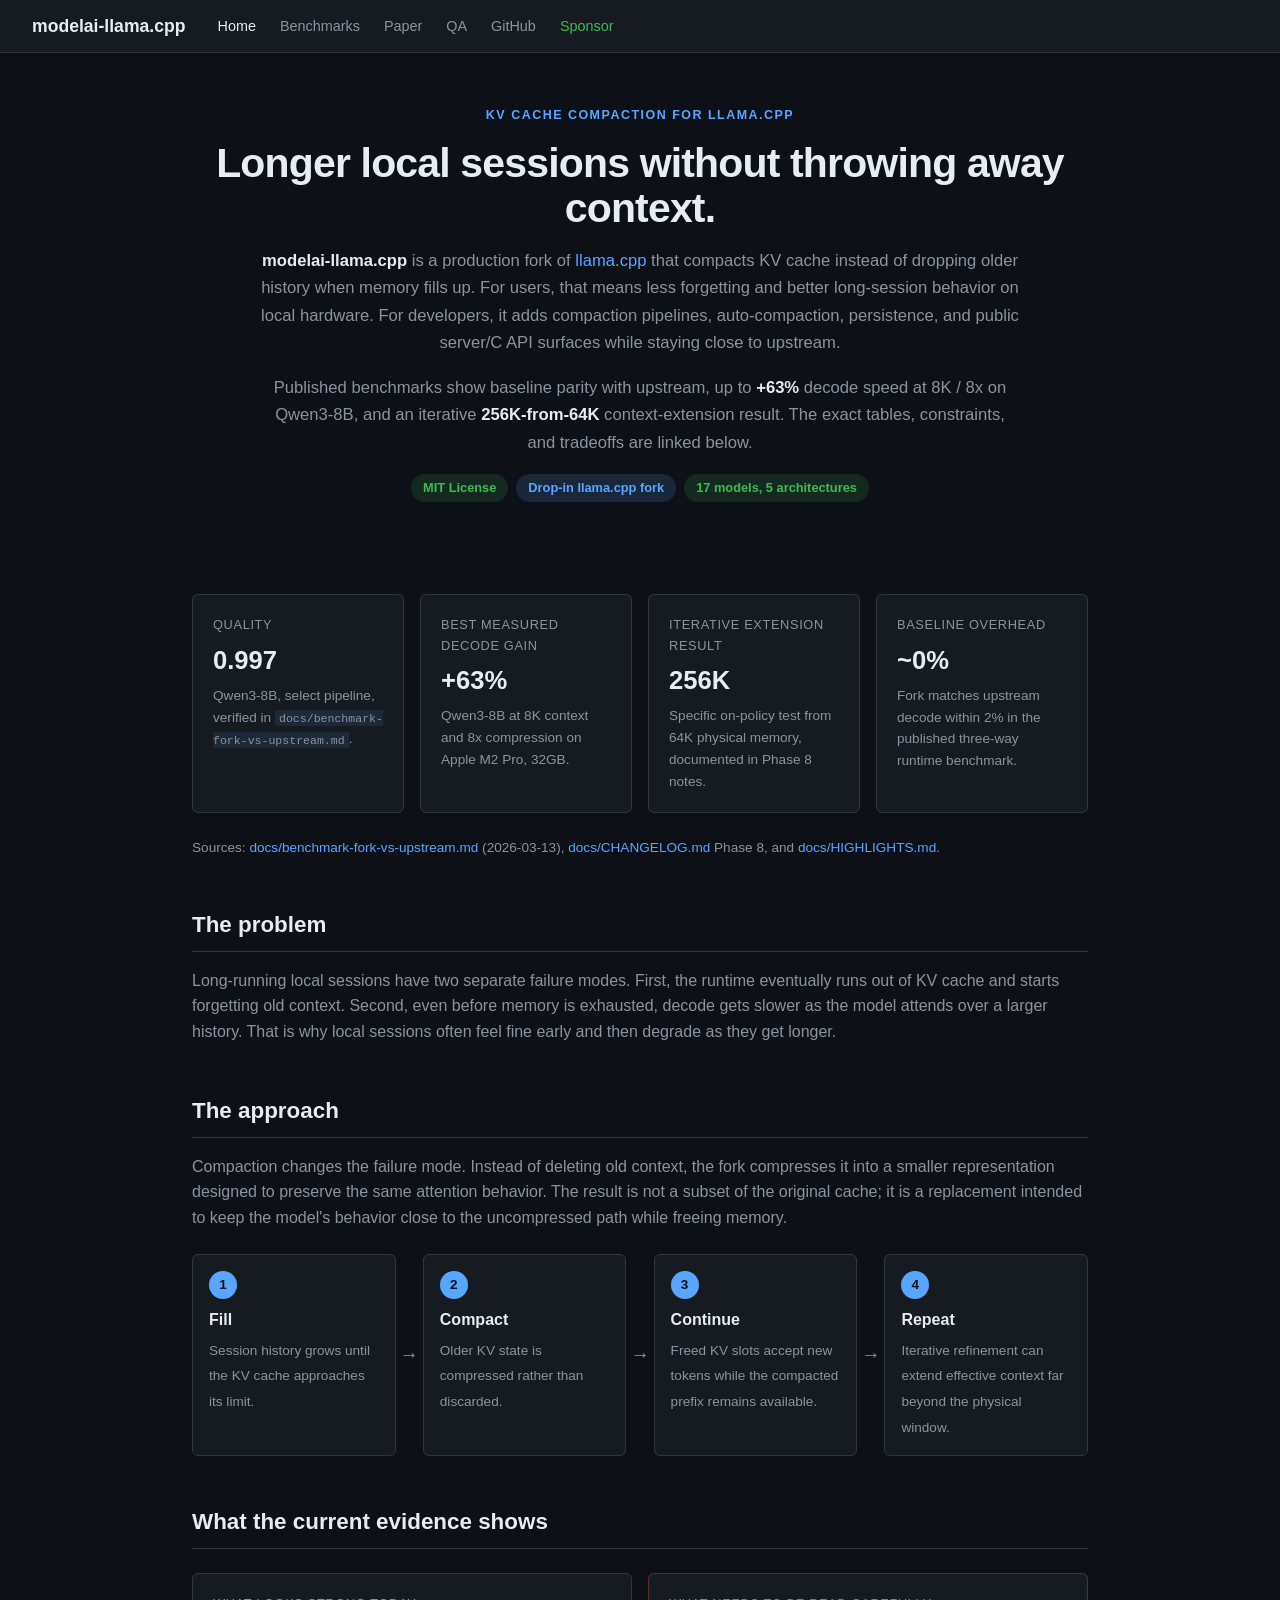
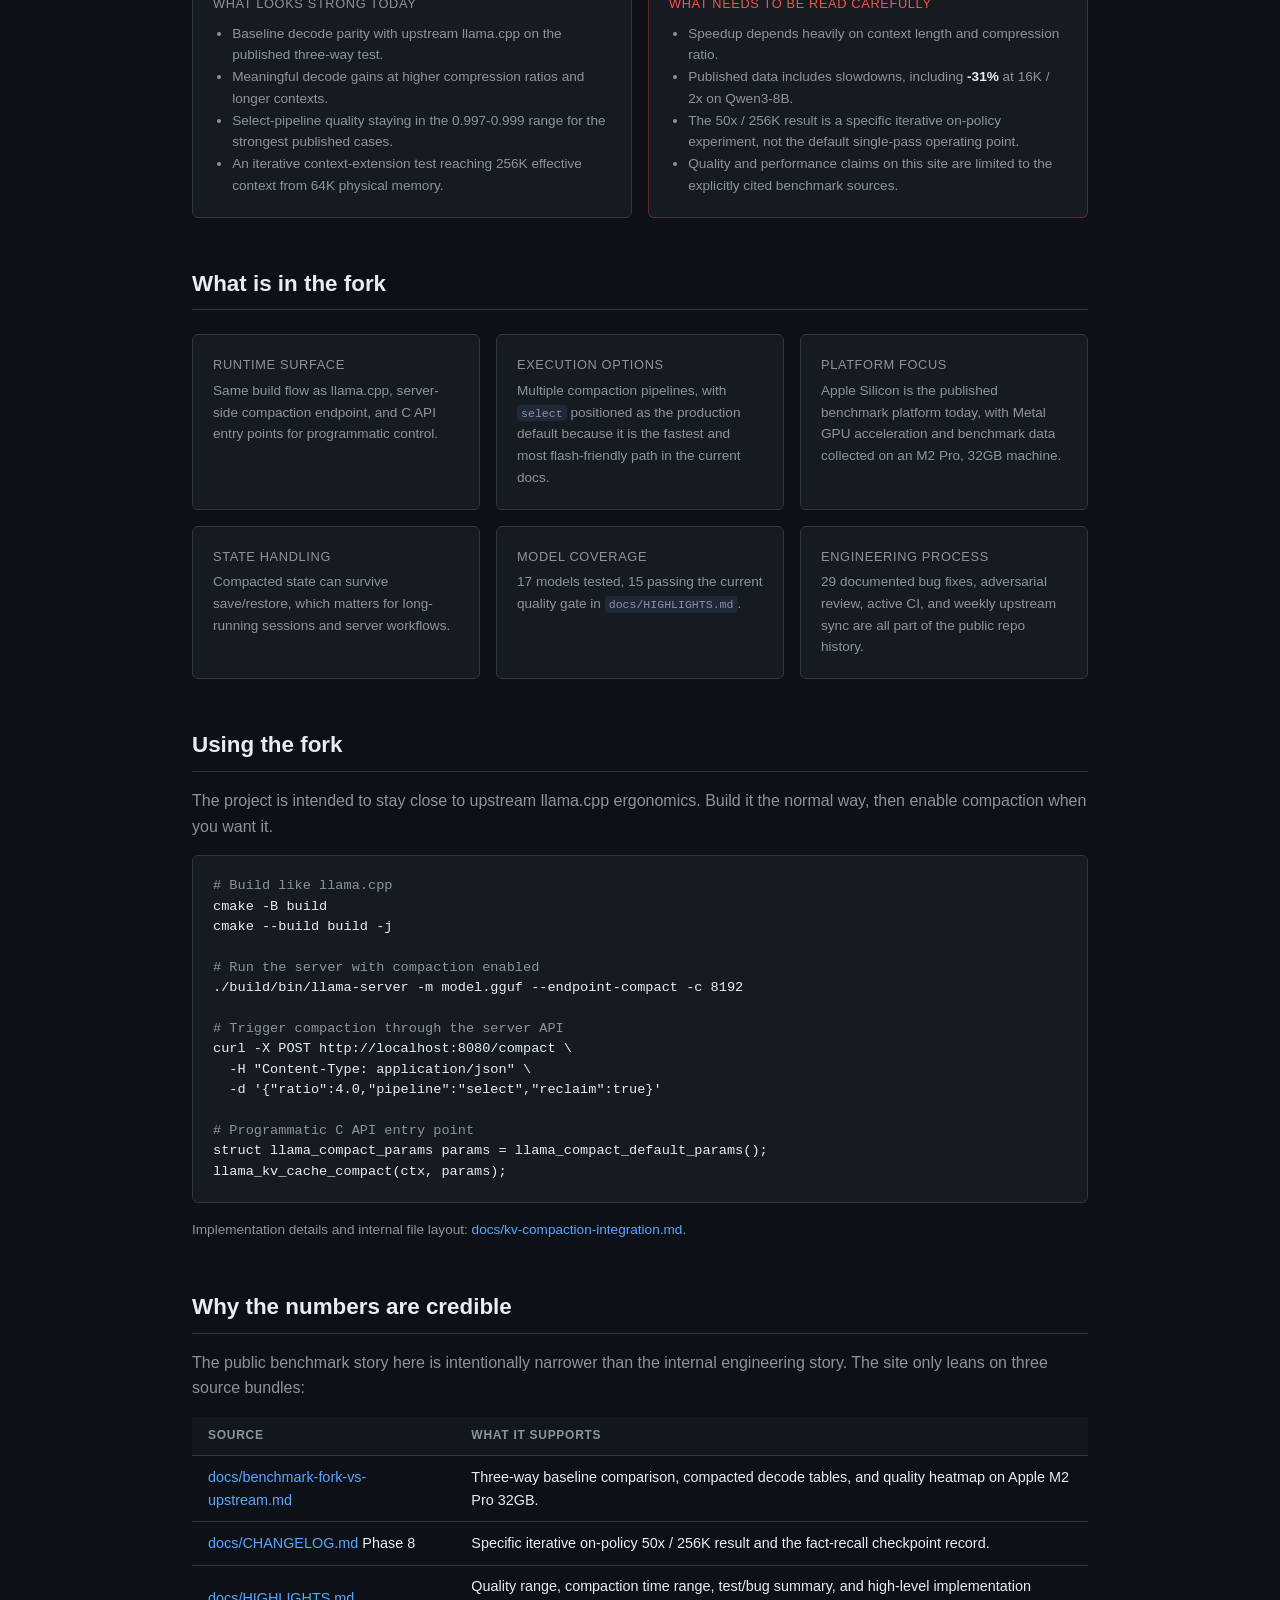
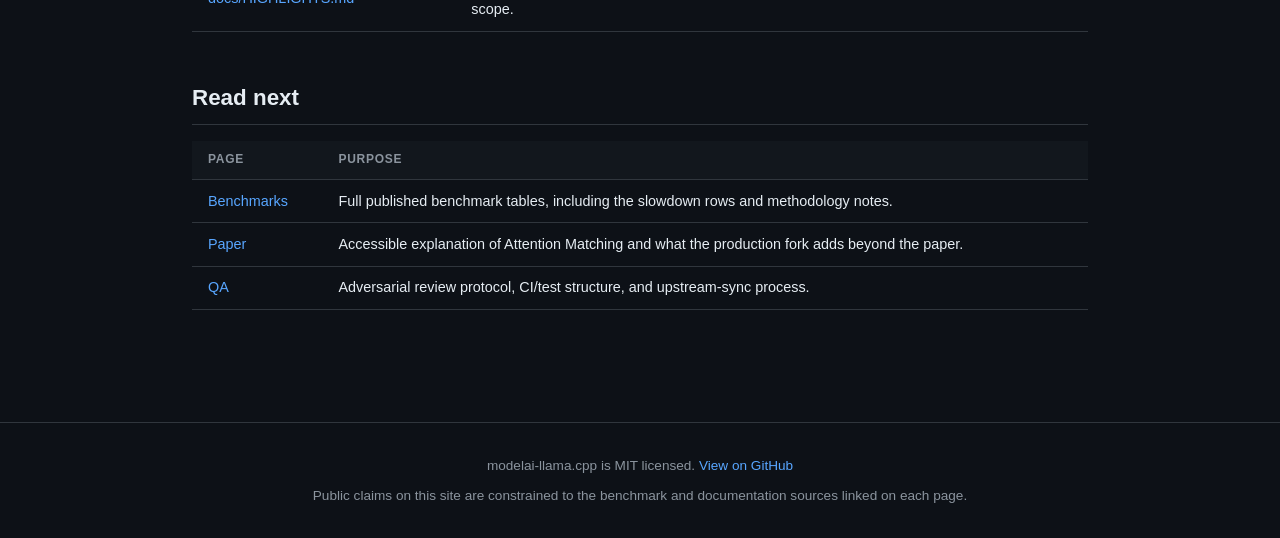
==== commit b211376a: "site: refine landing page hero" ====
--- a/site/index.html
+++ b/site/index.html
@@ -30,9 +30,10 @@
   </nav>
 
   <div class="hero">
-    <h1>Longer local sessions, lower memory pressure, and a fork that stays close to llama.cpp.</h1>
-    <p class="hero-sub"><strong>modelai-llama.cpp</strong> is a production fork of <a href="https://github.com/ggml-org/llama.cpp" target="_blank" rel="noopener noreferrer">llama.cpp</a> that improves local inference efficiency by compacting KV cache instead of dropping old context. For users, that means longer conversations with less forgetting and faster decode in the stronger published configurations. For developers, it stays close to upstream while adding compaction pipelines, auto-compaction, persistence, and public server/C API surfaces.</p>
-    <p class="hero-sub">The current verified benchmark set shows baseline parity with upstream, up to <strong>+63%</strong> decode speed at 8K / 8x on Qwen3-8B, and a documented iterative <strong>256K-from-64K</strong> context-extension result. Speedups depend on compression ratio and context length, and the detailed tradeoffs are shown below and on the benchmarks page.</p>
+    <div class="hero-kicker">KV cache compaction for llama.cpp</div>
+    <h1>Longer local sessions without throwing away context.</h1>
+    <p class="hero-sub"><strong>modelai-llama.cpp</strong> is a production fork of <a href="https://github.com/ggml-org/llama.cpp" target="_blank" rel="noopener noreferrer">llama.cpp</a> that compacts KV cache instead of dropping older history when memory fills up. For users, that means less forgetting and better long-session behavior on local hardware. For developers, it adds compaction pipelines, auto-compaction, persistence, and public server/C API surfaces while staying close to upstream.</p>
+    <p class="hero-sub">Published benchmarks show baseline parity with upstream, up to <strong>+63%</strong> decode speed at 8K / 8x on Qwen3-8B, and an iterative <strong>256K-from-64K</strong> context-extension result. The exact tables, constraints, and tradeoffs are linked below.</p>
     <div class="hero-badges">
       <span class="badge badge-green">MIT License</span>
       <span class="badge badge-blue">Drop-in llama.cpp fork</span>
--- a/site/style.css
+++ b/site/style.css
@@ -64,9 +64,24 @@
 strong { color: var(--text); }
 
 /* ====== HERO ====== */
-.hero { text-align: center; padding: 4rem 2rem 3rem; }
-.hero h1 { font-size: 2.6rem; margin-bottom: 1.25rem; line-height: 1.2; }
-.hero-sub { font-size: 1.1rem; max-width: 680px; margin: 0 auto 1.5rem; line-height: 1.7; }
+.hero { text-align: center; padding: 3rem 2rem 2.25rem; max-width: 1080px; margin: 0 auto; }
+.hero-kicker {
+  display: inline-block;
+  margin-bottom: 0.9rem;
+  color: var(--accent);
+  font-size: 0.78rem;
+  font-weight: 700;
+  letter-spacing: 0.12em;
+  text-transform: uppercase;
+}
+.hero h1 {
+  font-size: clamp(2rem, 3.2vw, 2.7rem);
+  max-width: 860px;
+  margin: 0 auto 1rem;
+  line-height: 1.1;
+  letter-spacing: -0.02em;
+}
+.hero-sub { font-size: 1.04rem; max-width: 760px; margin: 0 auto 1.1rem; line-height: 1.65; }
 .hero-badges { display: flex; gap: 0.5rem; justify-content: center; flex-wrap: wrap; }
 
 .badge {
@@ -284,7 +299,7 @@
   nav .links a { padding: 0.4rem 0; }
 
   .hero { padding: 2rem 1rem; }
-  .hero h1 { font-size: 1.8rem; }
+  .hero h1 { font-size: 1.75rem; }
   .hero-sub { font-size: 1rem; }
 
   .container { padding: 1rem; }
@@ -306,5 +321,5 @@
 
 @media (max-width: 480px) {
   .cards, .cards-2, .cards-3, .cards-4 { grid-template-columns: 1fr !important; }
-  .hero h1 { font-size: 1.5rem; }
-}
+  .hero h1 { font-size: 1.45rem; }
+}
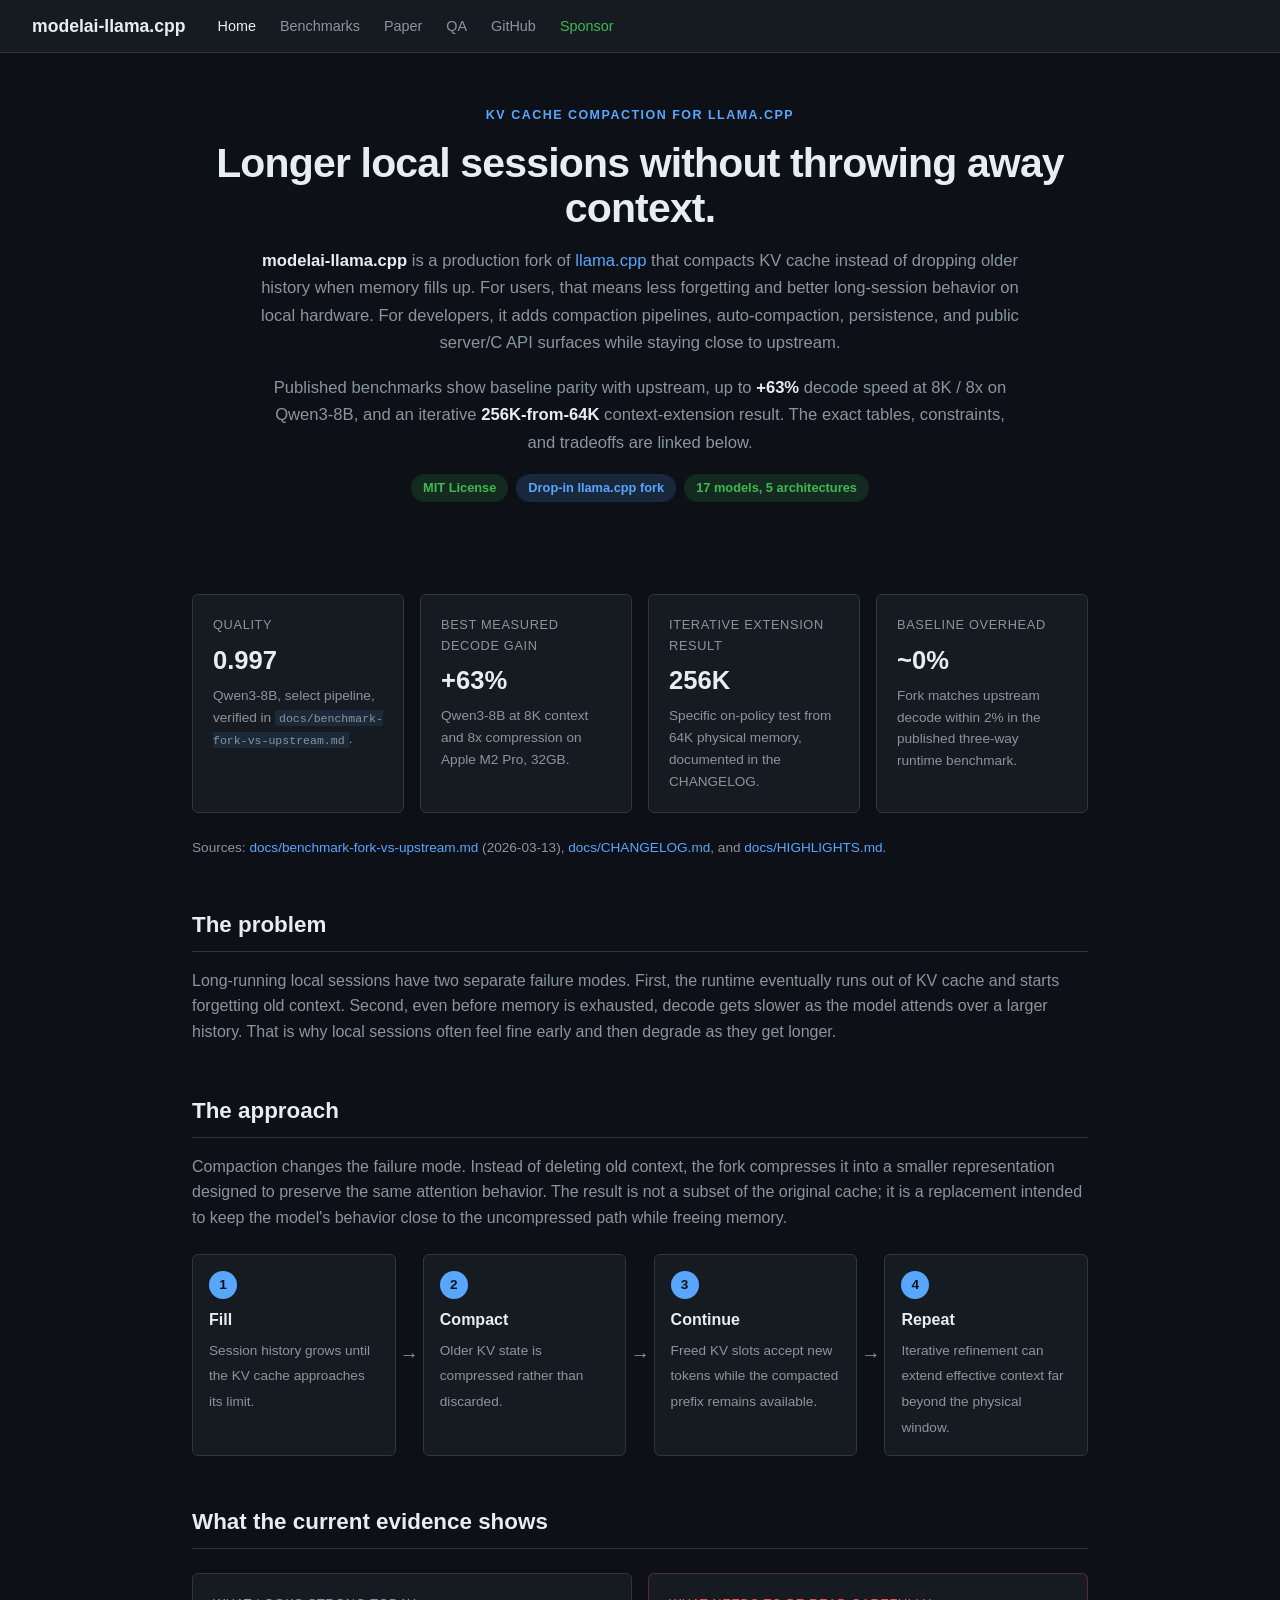
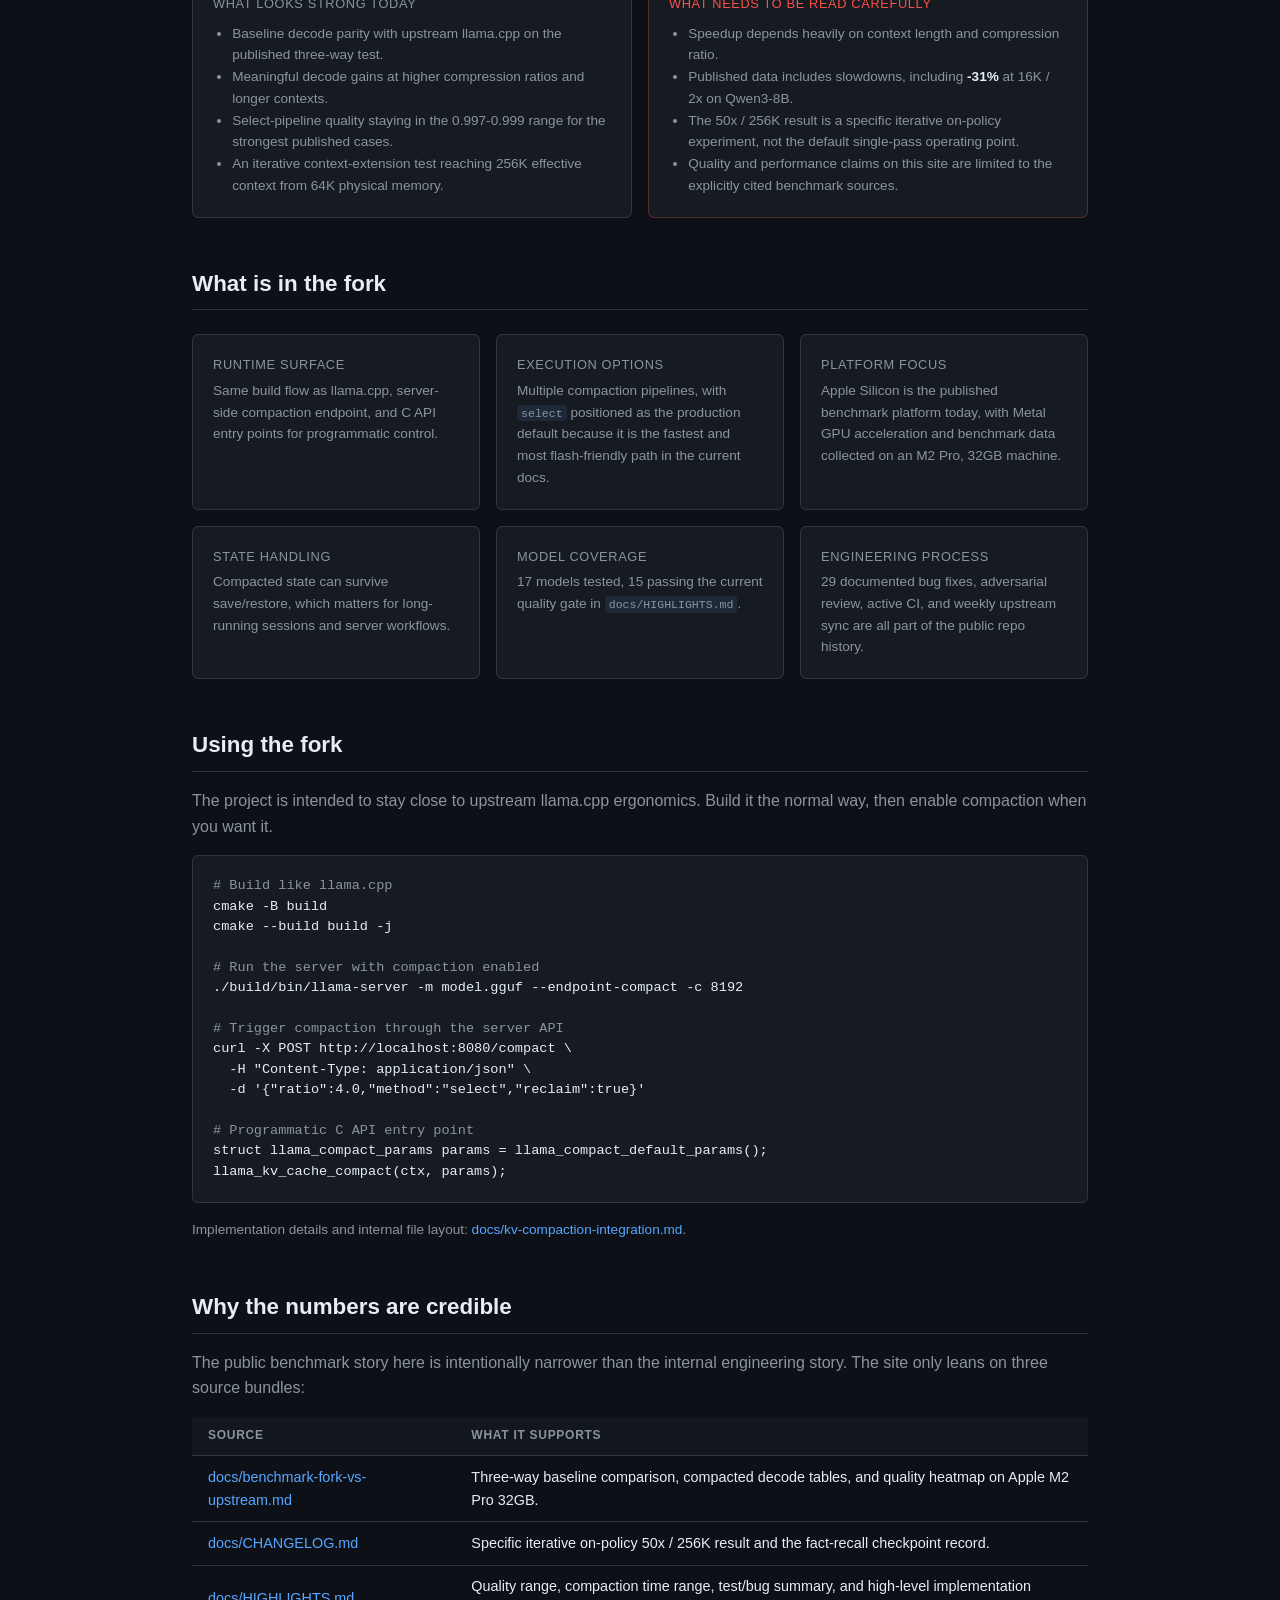
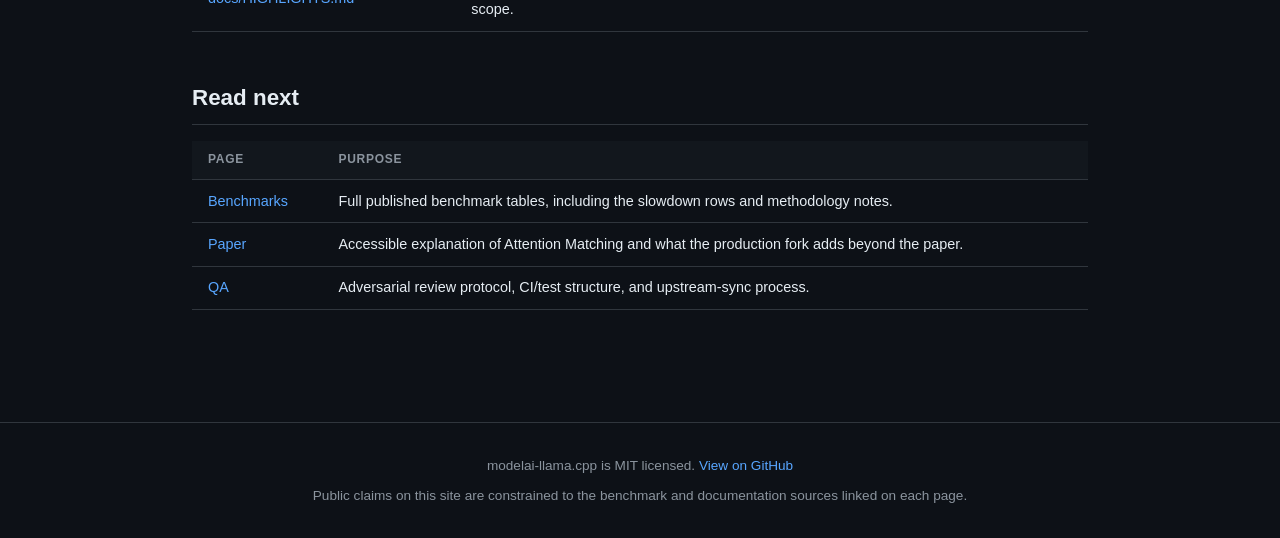
==== commit 50c68204: "fix(site): correct API parameter name and remove internal terminology - Fix curl example: "pipeline"" ====
--- a/site/index.html
+++ b/site/index.html
@@ -56,7 +56,7 @@
       <div class="card">
         <div class="label">Iterative extension result</div>
         <div class="value">256K</div>
-        <div class="detail">Specific on-policy test from 64K physical memory, documented in Phase 8 notes.</div>
+        <div class="detail">Specific on-policy test from 64K physical memory, documented in the CHANGELOG.</div>
       </div>
       <div class="card">
         <div class="label">Baseline overhead</div>
@@ -65,7 +65,7 @@
       </div>
     </div>
 
-    <p style="font-size:0.85rem;">Sources: <a href="https://github.com/jandhyala-dev/modelai-llama.cpp/blob/modelai-main/docs/benchmark-fork-vs-upstream.md" target="_blank" rel="noopener noreferrer">docs/benchmark-fork-vs-upstream.md</a> (2026-03-13), <a href="https://github.com/jandhyala-dev/modelai-llama.cpp/blob/modelai-main/docs/CHANGELOG.md" target="_blank" rel="noopener noreferrer">docs/CHANGELOG.md</a> Phase 8, and <a href="https://github.com/jandhyala-dev/modelai-llama.cpp/blob/modelai-main/docs/HIGHLIGHTS.md" target="_blank" rel="noopener noreferrer">docs/HIGHLIGHTS.md</a>.</p>
+    <p style="font-size:0.85rem;">Sources: <a href="https://github.com/jandhyala-dev/modelai-llama.cpp/blob/modelai-main/docs/benchmark-fork-vs-upstream.md" target="_blank" rel="noopener noreferrer">docs/benchmark-fork-vs-upstream.md</a> (2026-03-13), <a href="https://github.com/jandhyala-dev/modelai-llama.cpp/blob/modelai-main/docs/CHANGELOG.md" target="_blank" rel="noopener noreferrer">docs/CHANGELOG.md</a>, and <a href="https://github.com/jandhyala-dev/modelai-llama.cpp/blob/modelai-main/docs/HIGHLIGHTS.md" target="_blank" rel="noopener noreferrer">docs/HIGHLIGHTS.md</a>.</p>
 
     <h2>The problem</h2>
     <p>Long-running local sessions have two separate failure modes. First, the runtime eventually runs out of KV cache and starts forgetting old context. Second, even before memory is exhausted, decode gets slower as the model attends over a larger history. That is why local sessions often feel fine early and then degrade as they get longer.</p>
@@ -173,7 +173,7 @@
 <span class="code-comment"># Trigger compaction through the server API</span>
 curl -X POST http://localhost:8080/compact \
   -H "Content-Type: application/json" \
-  -d '{"ratio":4.0,"pipeline":"select","reclaim":true}'
+  -d '{"ratio":4.0,"method":"select","reclaim":true}'
 
 <span class="code-comment"># Programmatic C API entry point</span>
 struct llama_compact_params params = llama_compact_default_params();
@@ -196,7 +196,7 @@
             <td style="text-align:left">Three-way baseline comparison, compacted decode tables, and quality heatmap on Apple M2 Pro 32GB.</td>
           </tr>
           <tr>
-            <td style="text-align:left"><a href="https://github.com/jandhyala-dev/modelai-llama.cpp/blob/modelai-main/docs/CHANGELOG.md" target="_blank" rel="noopener noreferrer">docs/CHANGELOG.md</a> Phase 8</td>
+            <td style="text-align:left"><a href="https://github.com/jandhyala-dev/modelai-llama.cpp/blob/modelai-main/docs/CHANGELOG.md" target="_blank" rel="noopener noreferrer">docs/CHANGELOG.md</a></td>
             <td style="text-align:left">Specific iterative on-policy 50x / 256K result and the fact-recall checkpoint record.</td>
           </tr>
           <tr>
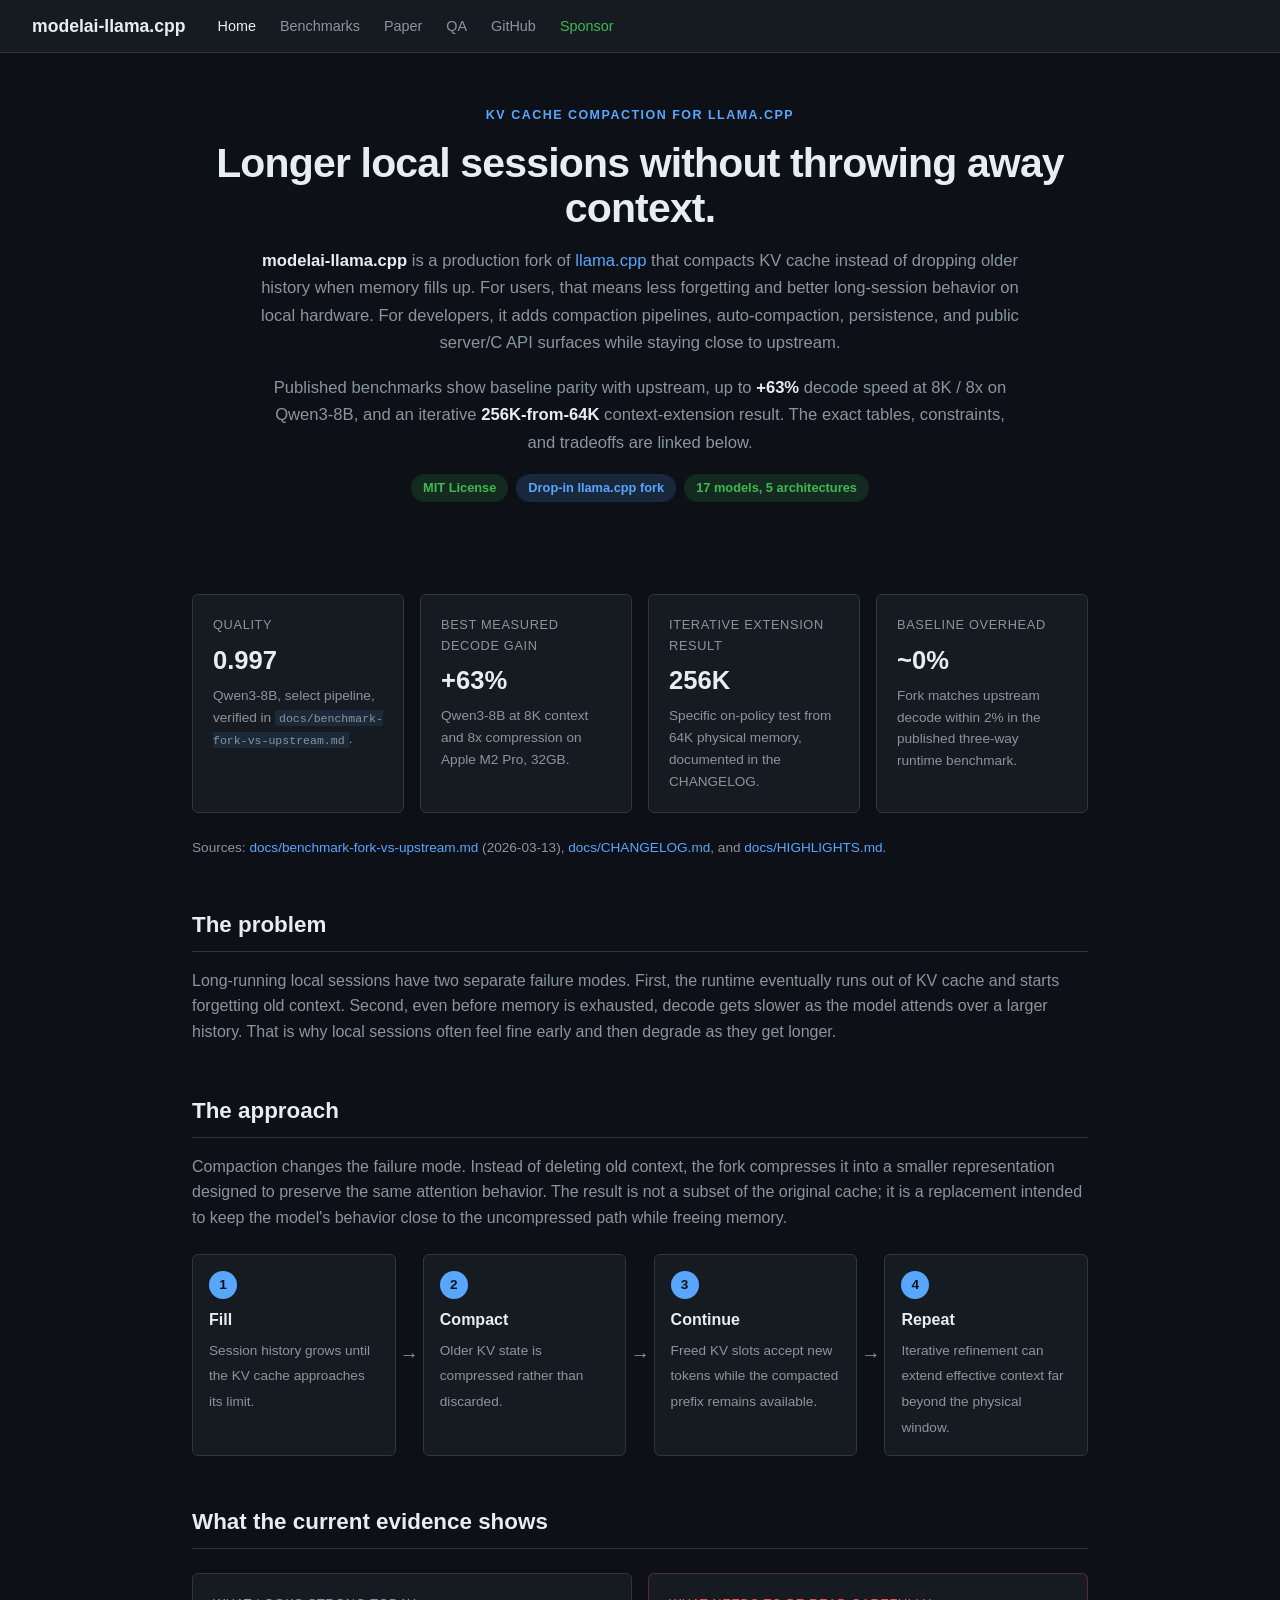
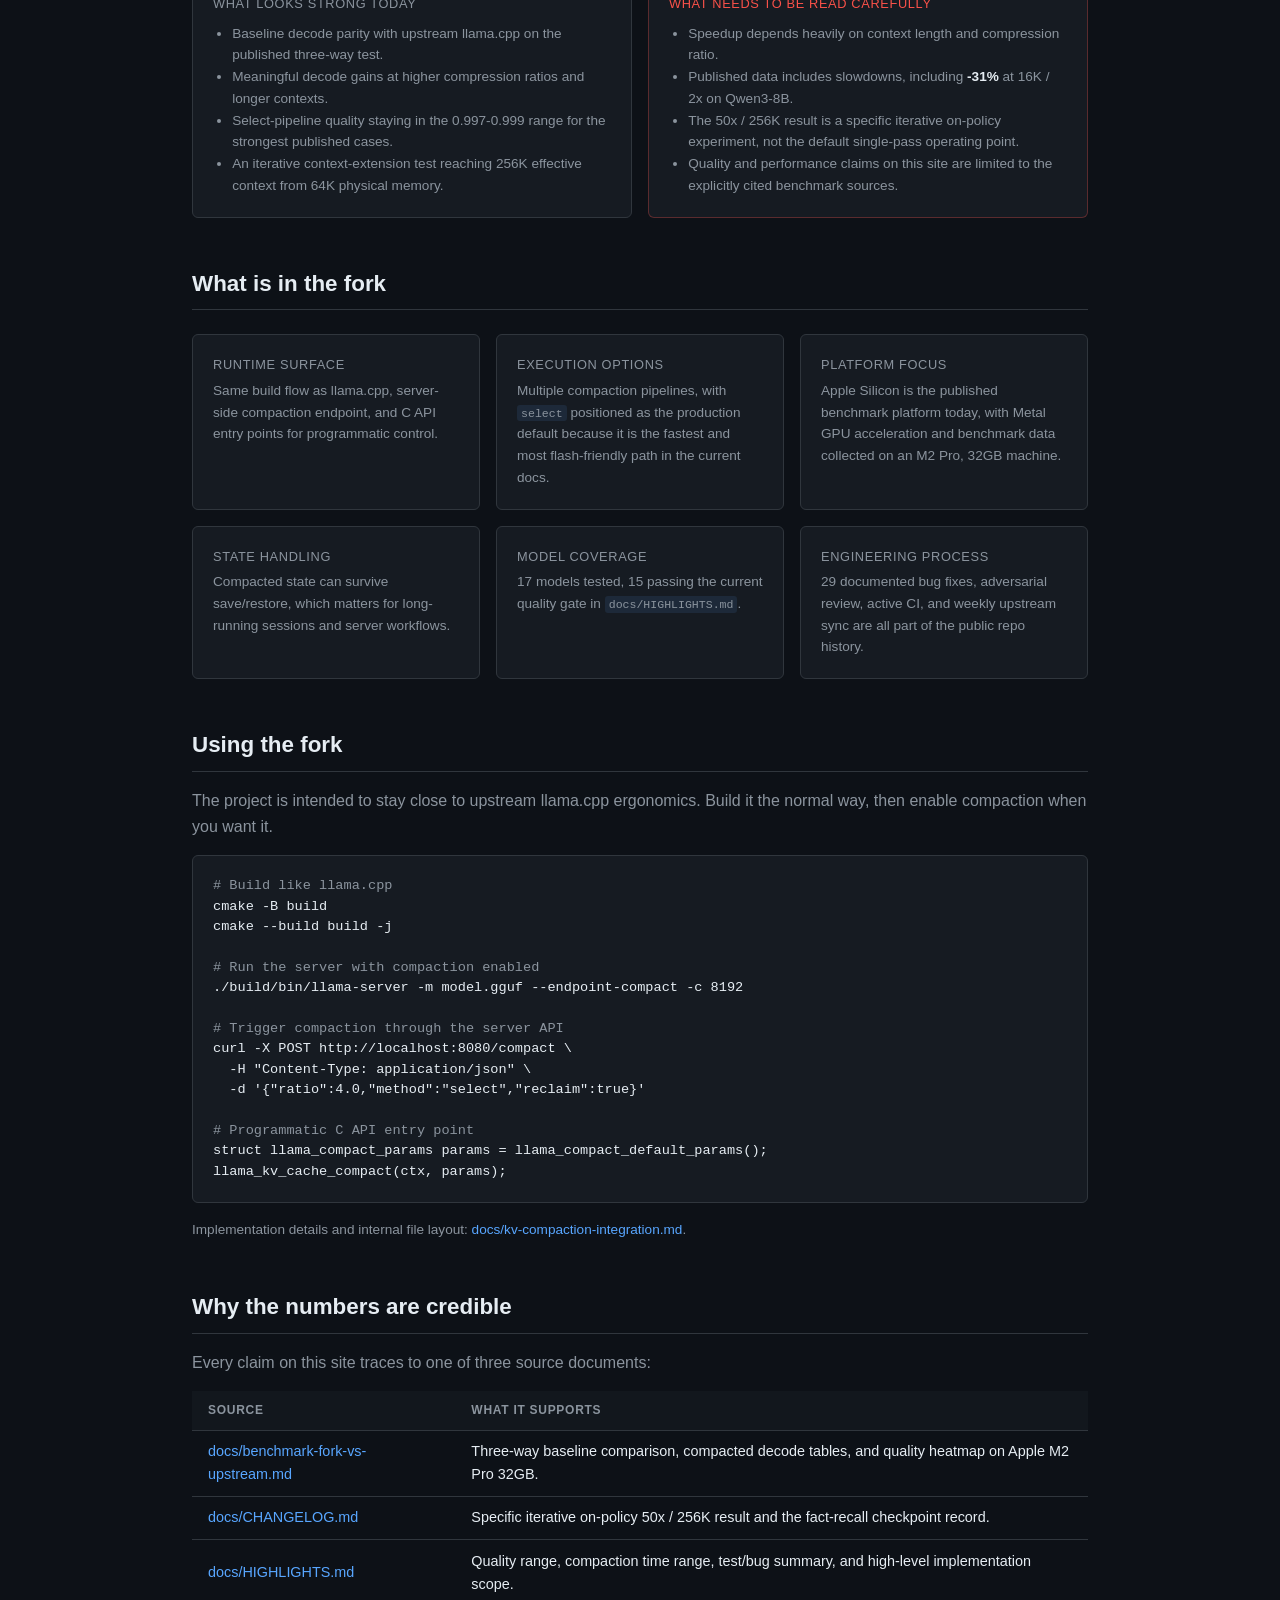
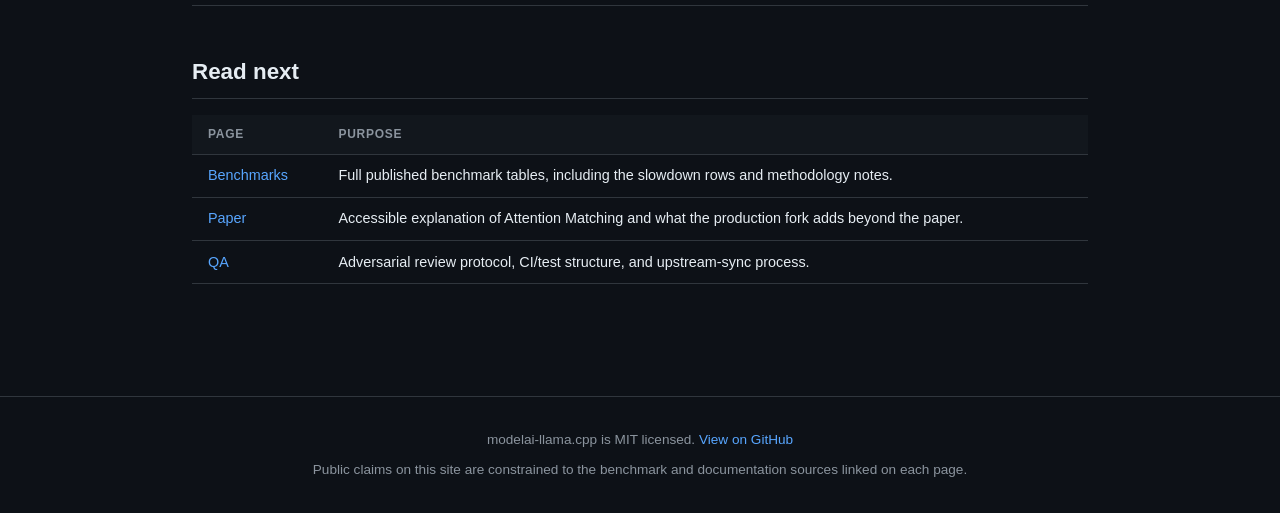
==== commit f0c59b89: "fix(site): remove AI meta-commentary, tighten copy Replace editorial hedging ("intentionally narrowe" ====
--- a/site/index.html
+++ b/site/index.html
@@ -181,7 +181,7 @@
     <p style="font-size:0.85rem;">Implementation details and internal file layout: <a href="https://github.com/jandhyala-dev/modelai-llama.cpp/blob/modelai-main/docs/kv-compaction-integration.md" target="_blank" rel="noopener noreferrer">docs/kv-compaction-integration.md</a>.</p>
 
     <h2>Why the numbers are credible</h2>
-    <p>The public benchmark story here is intentionally narrower than the internal engineering story. The site only leans on three source bundles:</p>
+    <p>Every claim on this site traces to one of three source documents:</p>
     <div class="table-wrap">
       <table>
         <thead>
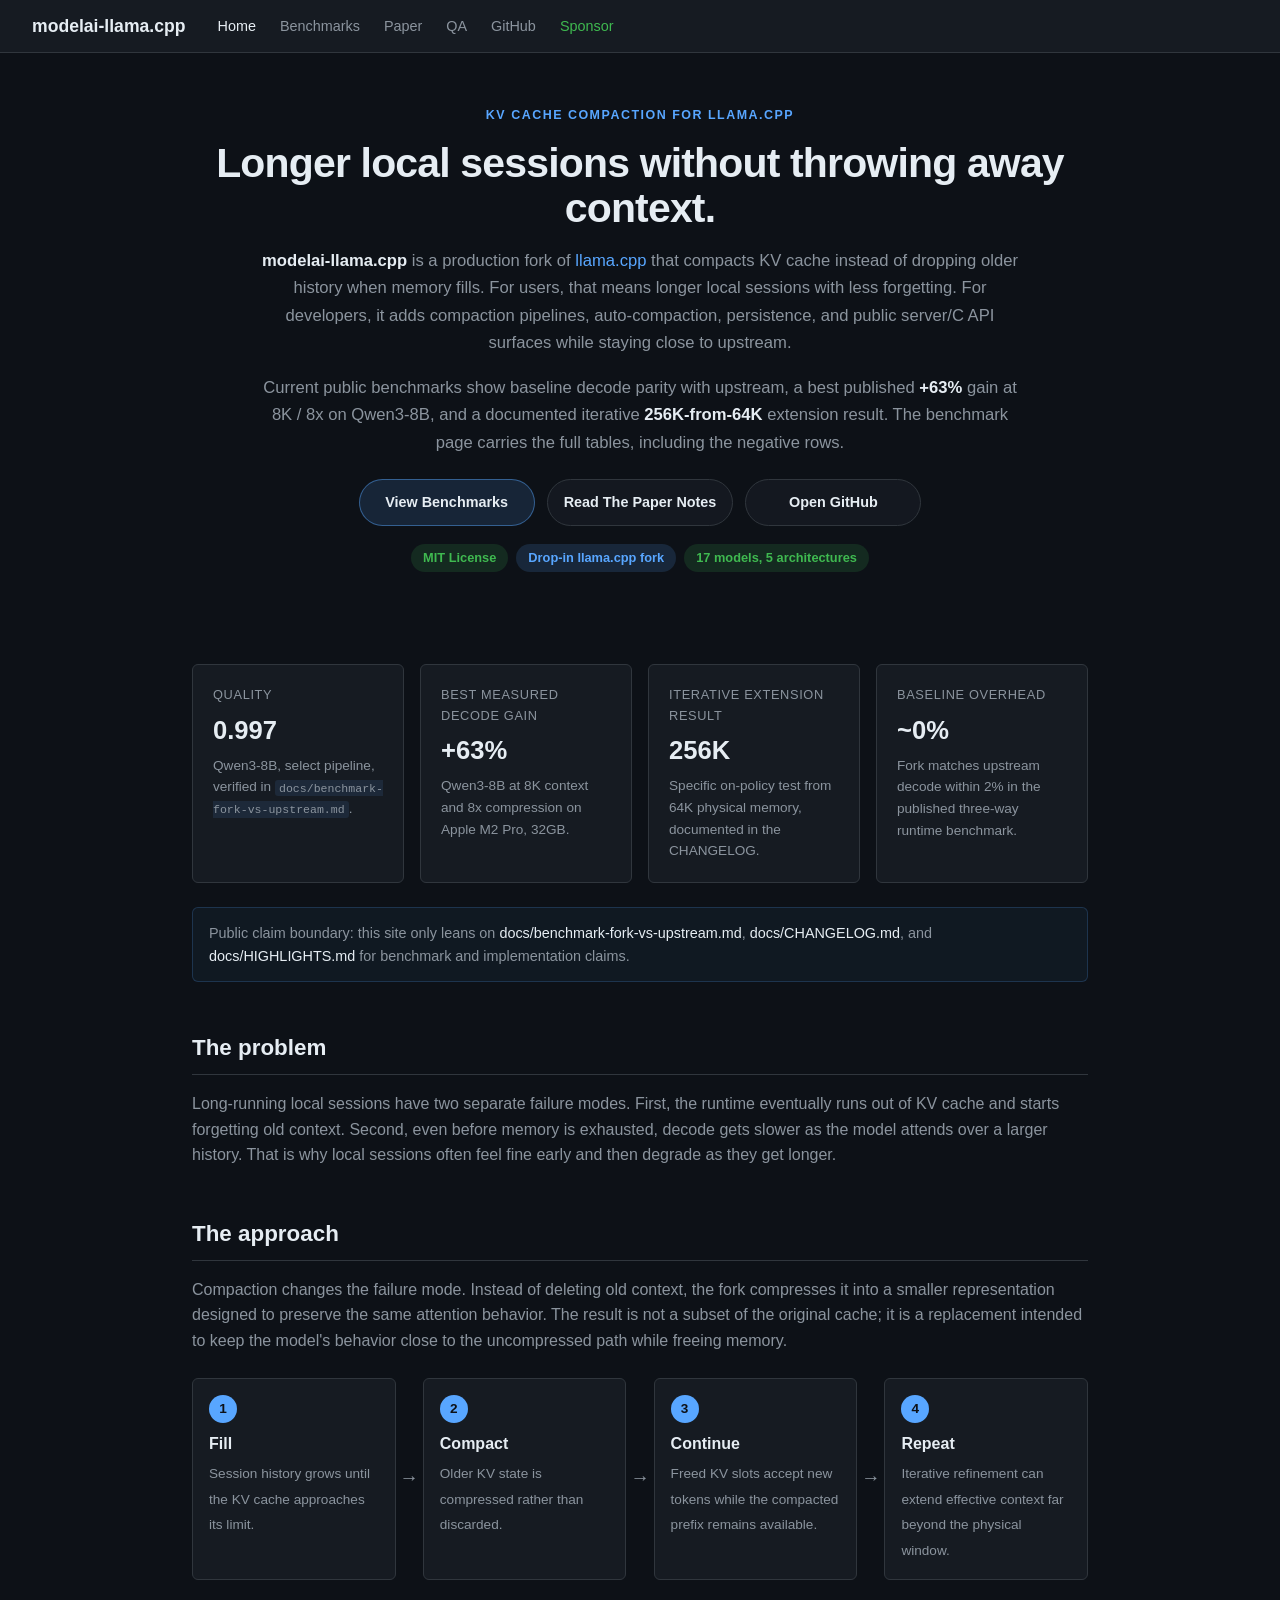
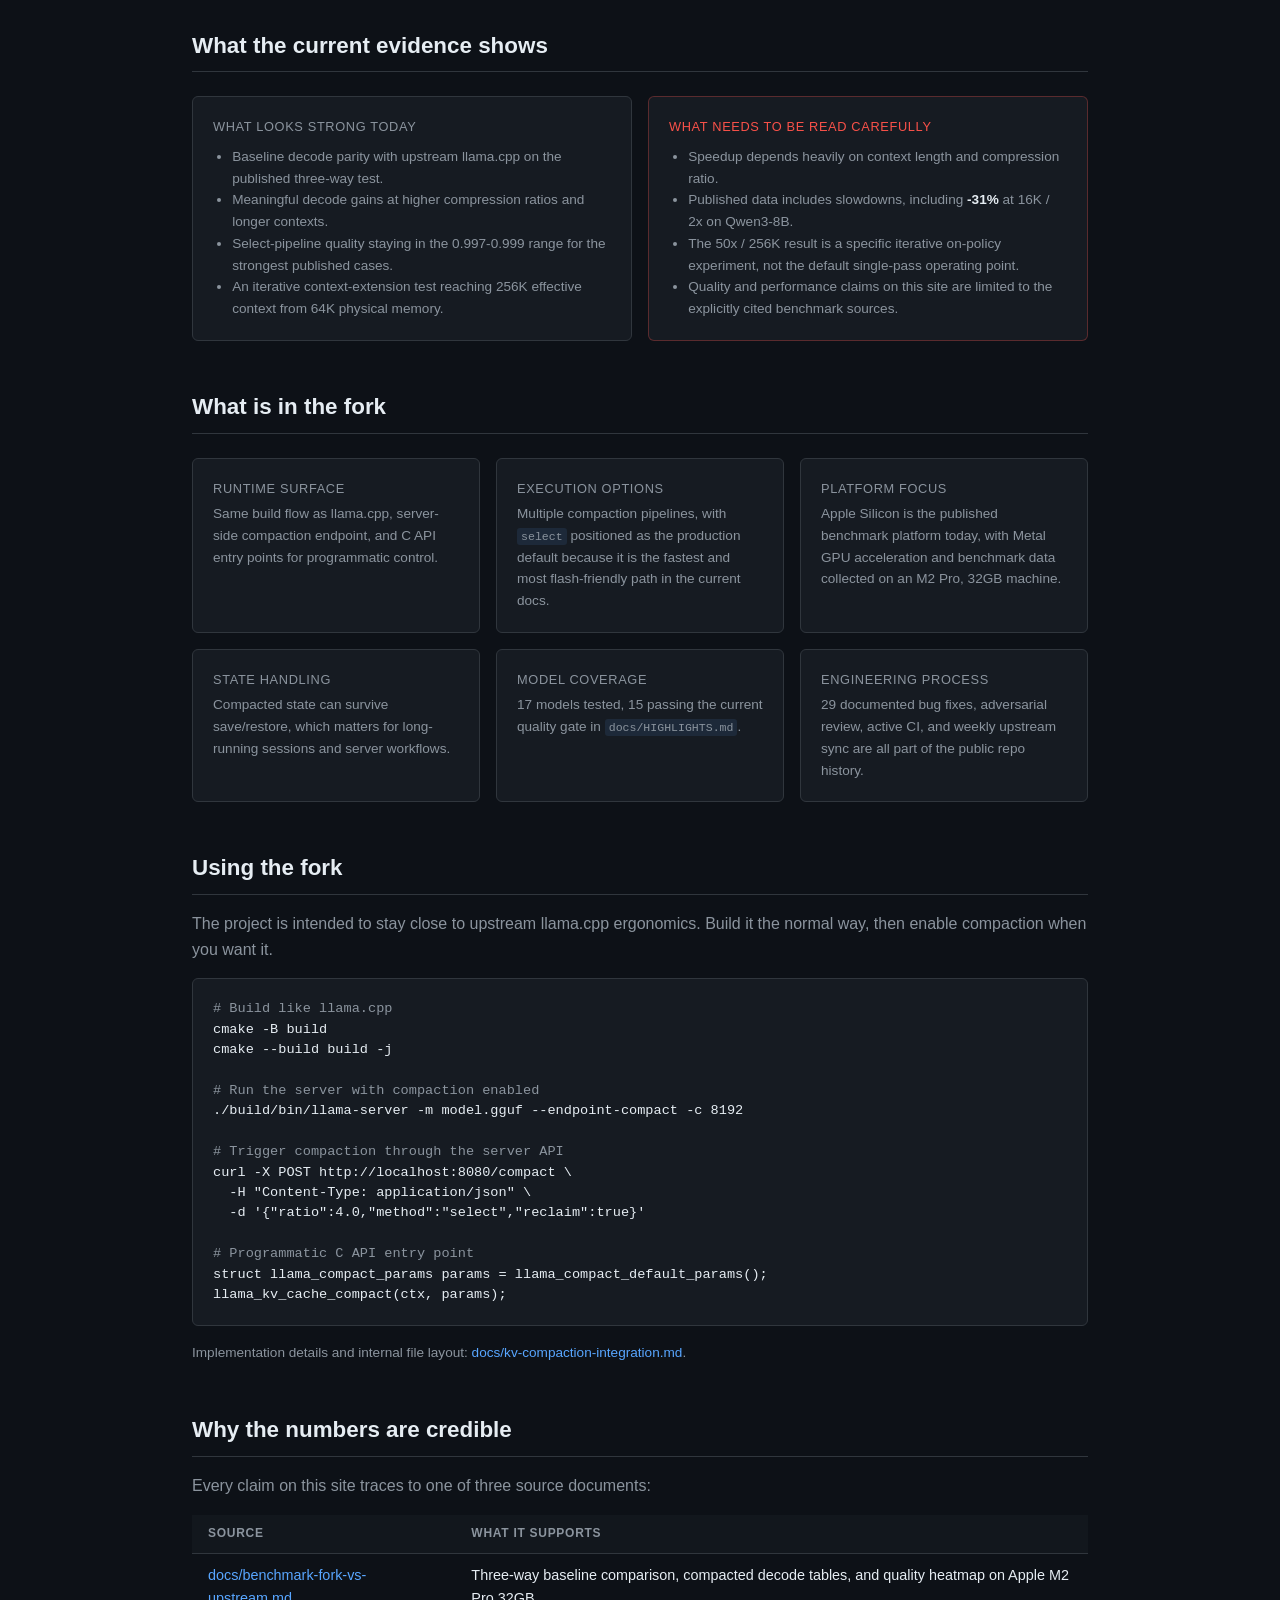
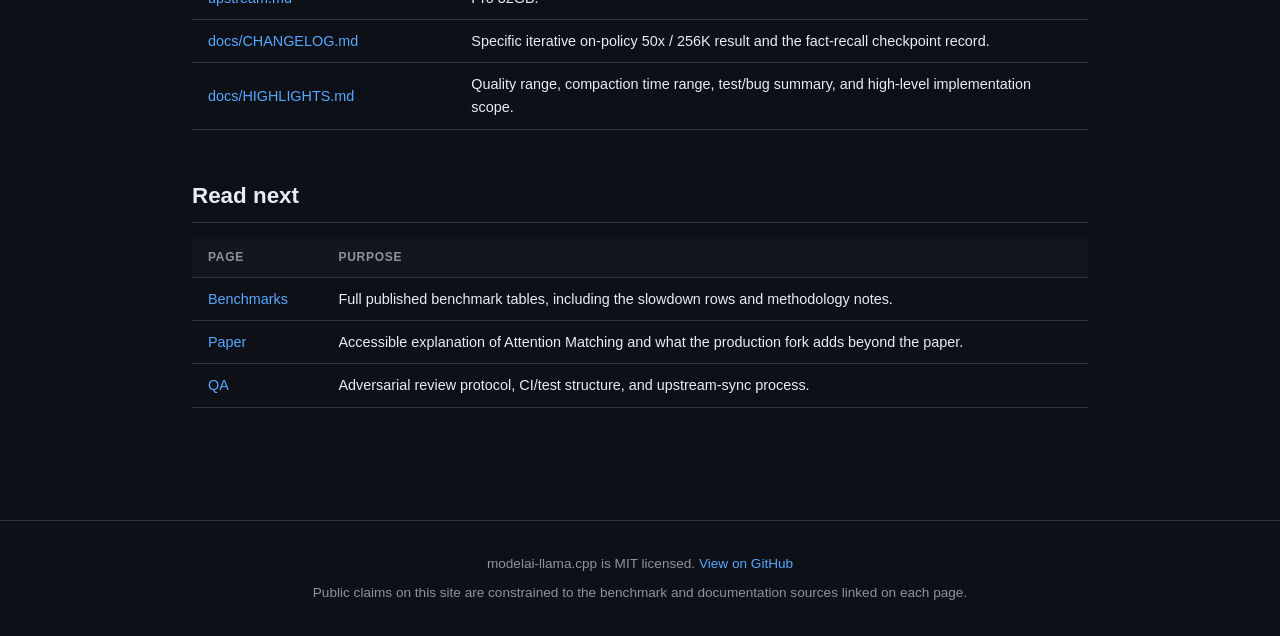
==== commit 26f0bb27: "site: tighten public benchmark narrative" ====
--- a/site/index.html
+++ b/site/index.html
@@ -32,8 +32,13 @@
   <div class="hero">
     <div class="hero-kicker">KV cache compaction for llama.cpp</div>
     <h1>Longer local sessions without throwing away context.</h1>
-    <p class="hero-sub"><strong>modelai-llama.cpp</strong> is a production fork of <a href="https://github.com/ggml-org/llama.cpp" target="_blank" rel="noopener noreferrer">llama.cpp</a> that compacts KV cache instead of dropping older history when memory fills up. For users, that means less forgetting and better long-session behavior on local hardware. For developers, it adds compaction pipelines, auto-compaction, persistence, and public server/C API surfaces while staying close to upstream.</p>
-    <p class="hero-sub">Published benchmarks show baseline parity with upstream, up to <strong>+63%</strong> decode speed at 8K / 8x on Qwen3-8B, and an iterative <strong>256K-from-64K</strong> context-extension result. The exact tables, constraints, and tradeoffs are linked below.</p>
+    <p class="hero-sub"><strong>modelai-llama.cpp</strong> is a production fork of <a href="https://github.com/ggml-org/llama.cpp" target="_blank" rel="noopener noreferrer">llama.cpp</a> that compacts KV cache instead of dropping older history when memory fills. For users, that means longer local sessions with less forgetting. For developers, it adds compaction pipelines, auto-compaction, persistence, and public server/C API surfaces while staying close to upstream.</p>
+    <p class="hero-sub">Current public benchmarks show baseline decode parity with upstream, a best published <strong>+63%</strong> gain at 8K / 8x on Qwen3-8B, and a documented iterative <strong>256K-from-64K</strong> extension result. The benchmark page carries the full tables, including the negative rows.</p>
+    <div class="hero-actions">
+      <a class="button-link button-primary" href="benchmarks.html">View Benchmarks</a>
+      <a class="button-link" href="paper.html">Read The Paper Notes</a>
+      <a class="button-link" href="https://github.com/jandhyala-dev/modelai-llama.cpp" target="_blank" rel="noopener noreferrer">Open GitHub</a>
+    </div>
     <div class="hero-badges">
       <span class="badge badge-green">MIT License</span>
       <span class="badge badge-blue">Drop-in llama.cpp fork</span>
@@ -65,7 +70,9 @@
       </div>
     </div>
 
-    <p style="font-size:0.85rem;">Sources: <a href="https://github.com/jandhyala-dev/modelai-llama.cpp/blob/modelai-main/docs/benchmark-fork-vs-upstream.md" target="_blank" rel="noopener noreferrer">docs/benchmark-fork-vs-upstream.md</a> (2026-03-13), <a href="https://github.com/jandhyala-dev/modelai-llama.cpp/blob/modelai-main/docs/CHANGELOG.md" target="_blank" rel="noopener noreferrer">docs/CHANGELOG.md</a>, and <a href="https://github.com/jandhyala-dev/modelai-llama.cpp/blob/modelai-main/docs/HIGHLIGHTS.md" target="_blank" rel="noopener noreferrer">docs/HIGHLIGHTS.md</a>.</p>
+    <div class="section-note">
+      Public claim boundary: this site only leans on <a href="https://github.com/jandhyala-dev/modelai-llama.cpp/blob/modelai-main/docs/benchmark-fork-vs-upstream.md" target="_blank" rel="noopener noreferrer">docs/benchmark-fork-vs-upstream.md</a>, <a href="https://github.com/jandhyala-dev/modelai-llama.cpp/blob/modelai-main/docs/CHANGELOG.md" target="_blank" rel="noopener noreferrer">docs/CHANGELOG.md</a>, and <a href="https://github.com/jandhyala-dev/modelai-llama.cpp/blob/modelai-main/docs/HIGHLIGHTS.md" target="_blank" rel="noopener noreferrer">docs/HIGHLIGHTS.md</a> for benchmark and implementation claims.
+    </div>
 
     <h2>The problem</h2>
     <p>Long-running local sessions have two separate failure modes. First, the runtime eventually runs out of KV cache and starts forgetting old context. Second, even before memory is exhausted, decode gets slower as the model attends over a larger history. That is why local sessions often feel fine early and then degrade as they get longer.</p>
--- a/site/style.css
+++ b/site/style.css
@@ -82,7 +82,39 @@
   letter-spacing: -0.02em;
 }
 .hero-sub { font-size: 1.04rem; max-width: 760px; margin: 0 auto 1.1rem; line-height: 1.65; }
+.hero-actions {
+  display: flex;
+  gap: 0.75rem;
+  justify-content: center;
+  flex-wrap: wrap;
+  margin: 1.4rem 0 1.1rem;
+}
 .hero-badges { display: flex; gap: 0.5rem; justify-content: center; flex-wrap: wrap; }
+
+.button-link {
+  display: inline-flex;
+  align-items: center;
+  justify-content: center;
+  min-width: 11rem;
+  padding: 0.7rem 1rem;
+  border-radius: 999px;
+  border: 1px solid var(--border);
+  background: rgba(22, 27, 34, 0.8);
+  color: var(--text);
+  font-size: 0.9rem;
+  font-weight: 600;
+  text-decoration: none;
+}
+.button-link:hover {
+  background: rgba(88, 166, 255, 0.08);
+  border-color: rgba(88, 166, 255, 0.45);
+  color: var(--text);
+  text-decoration: none;
+}
+.button-primary {
+  background: rgba(88, 166, 255, 0.14);
+  border-color: rgba(88, 166, 255, 0.45);
+}
 
 .badge {
   display: inline-block;
@@ -112,6 +144,18 @@
 
 .card-problem { border-color: rgba(248, 81, 73, 0.3); }
 .card-problem .label { color: var(--red); }
+
+.section-note {
+  margin: 1rem 0 1.5rem;
+  padding: 0.85rem 1rem;
+  border: 1px solid rgba(88, 166, 255, 0.2);
+  border-radius: 6px;
+  background: rgba(88, 166, 255, 0.05);
+  color: var(--text-muted);
+  font-size: 0.9rem;
+}
+.section-note a { color: var(--text); }
+.section-note a:hover { color: var(--accent-hover); }
 
 /* ====== TABLES ====== */
 .table-wrap { overflow-x: auto; -webkit-overflow-scrolling: touch; margin: 1rem 0; }
@@ -301,6 +345,8 @@
   .hero { padding: 2rem 1rem; }
   .hero h1 { font-size: 1.75rem; }
   .hero-sub { font-size: 1rem; }
+  .hero-actions { flex-direction: column; align-items: stretch; }
+  .button-link { width: 100%; min-width: 0; }
 
   .container { padding: 1rem; }
   h1 { font-size: 1.6rem; }
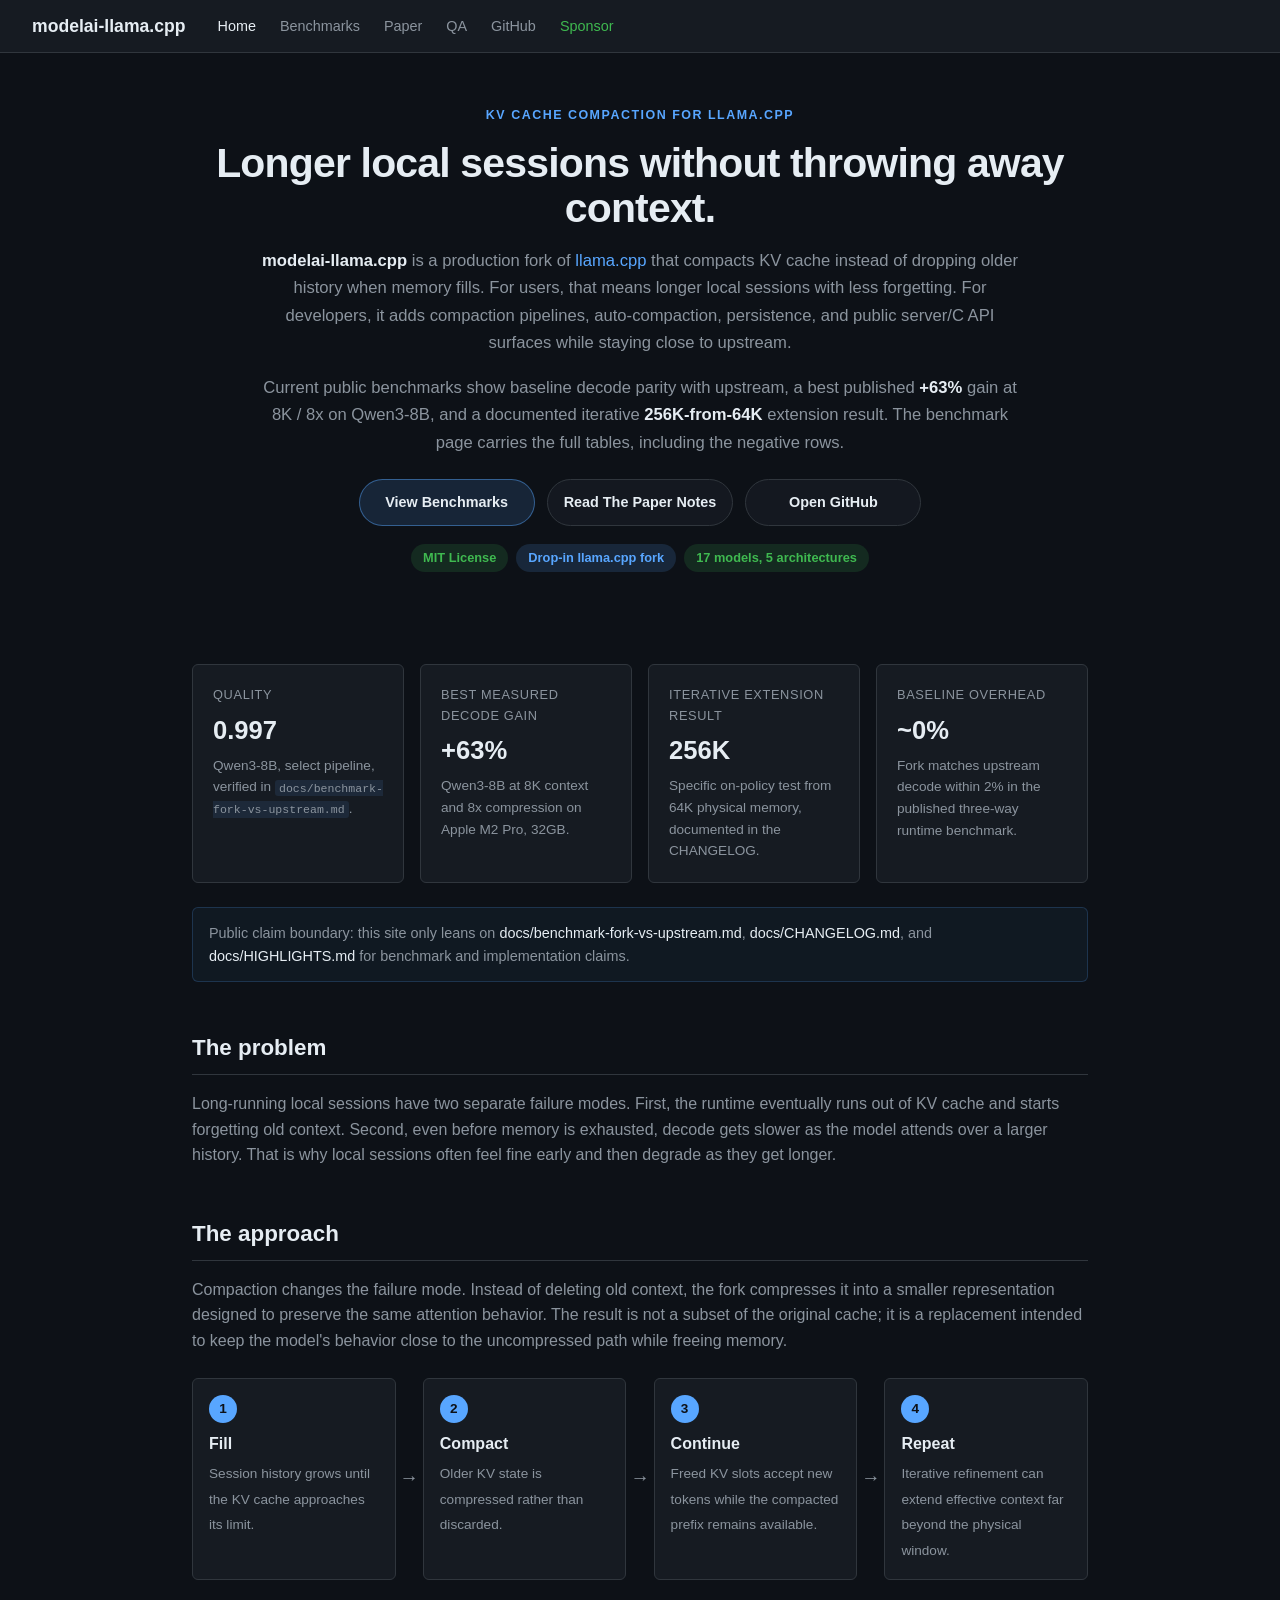
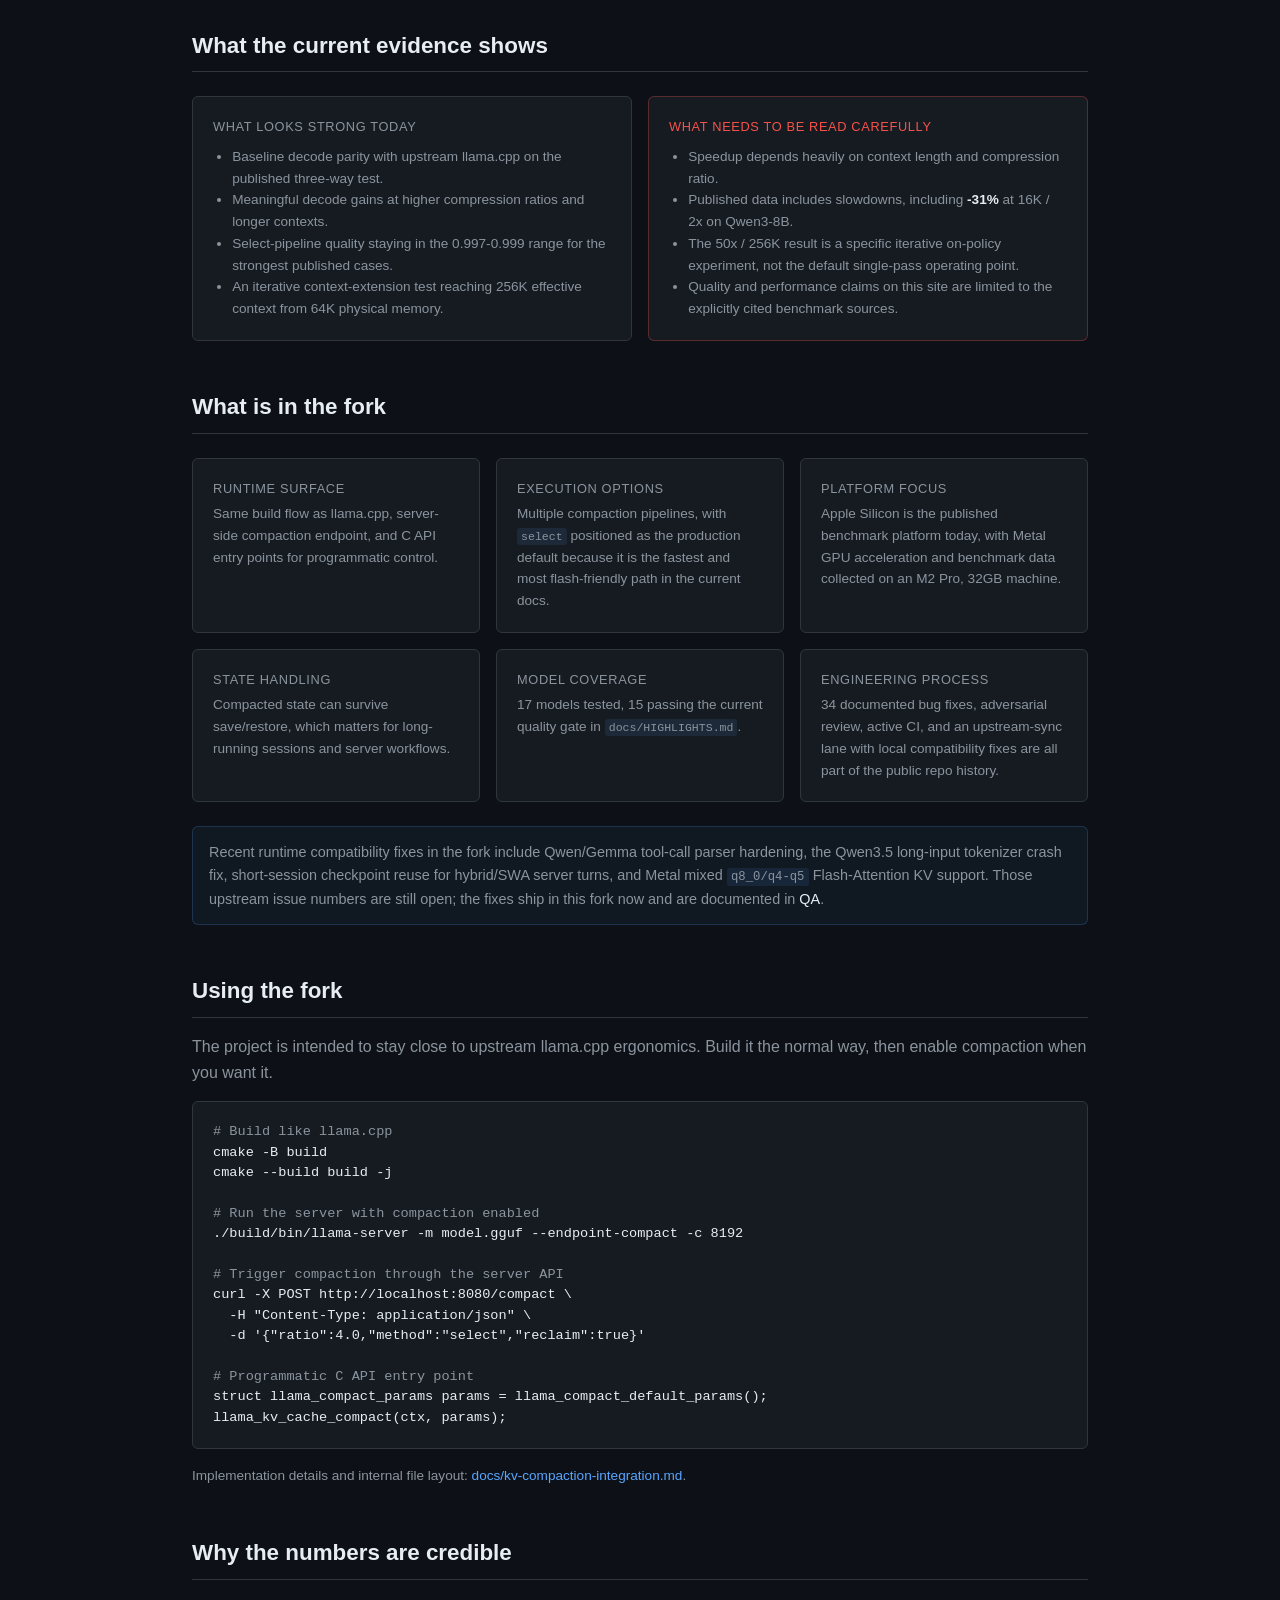
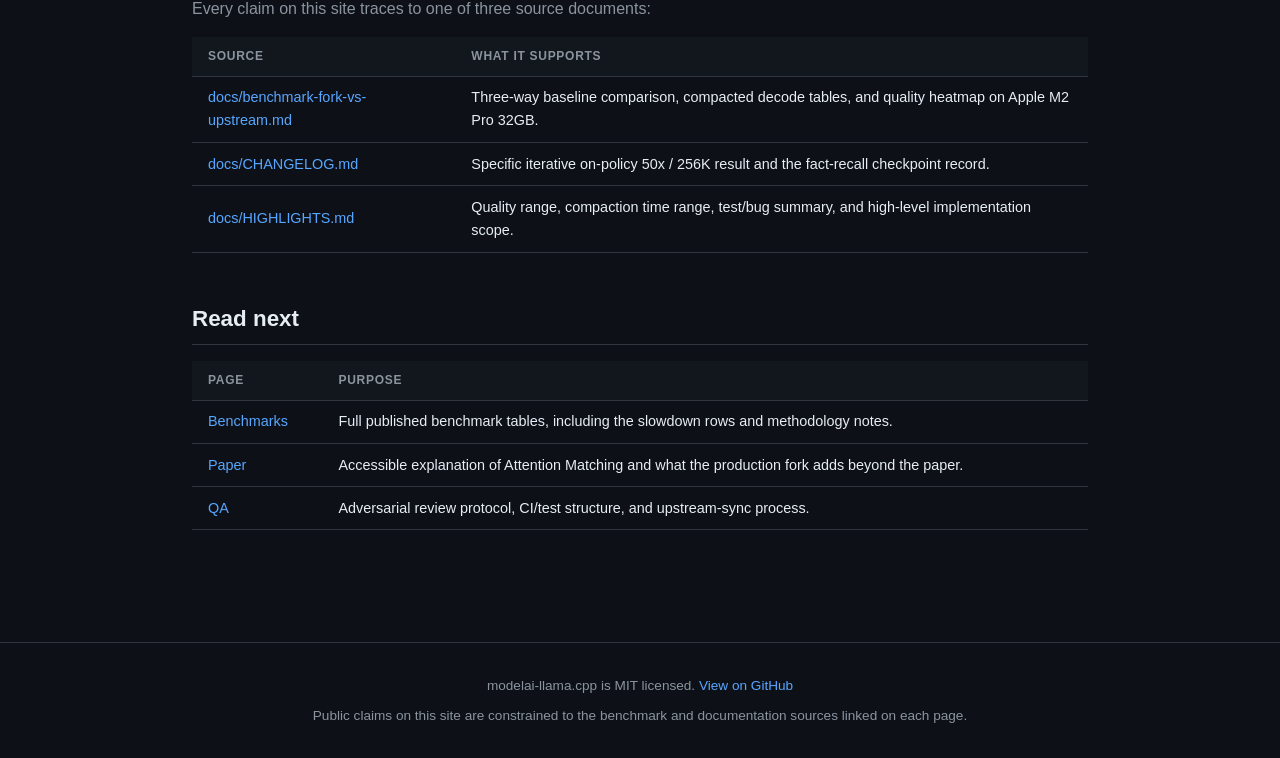
==== commit 8dcf3c72: "docs: publish upstream fix status" ====
--- a/site/index.html
+++ b/site/index.html
@@ -164,8 +164,12 @@
       </div>
       <div class="card">
         <div class="label">Engineering process</div>
-        <div class="detail">29 documented bug fixes, adversarial review, active CI, and weekly upstream sync are all part of the public repo history.</div>
-      </div>
+        <div class="detail">34 documented bug fixes, adversarial review, active CI, and an upstream-sync lane with local compatibility fixes are all part of the public repo history.</div>
+      </div>
+    </div>
+
+    <div class="section-note">
+      Recent runtime compatibility fixes in the fork include Qwen/Gemma tool-call parser hardening, the Qwen3.5 long-input tokenizer crash fix, short-session checkpoint reuse for hybrid/SWA server turns, and Metal mixed <code>q8_0/q4-q5</code> Flash-Attention KV support. Those upstream issue numbers are still open; the fixes ship in this fork now and are documented in <a href="qa.html">QA</a>.
     </div>
 
     <h2>Using the fork</h2>
